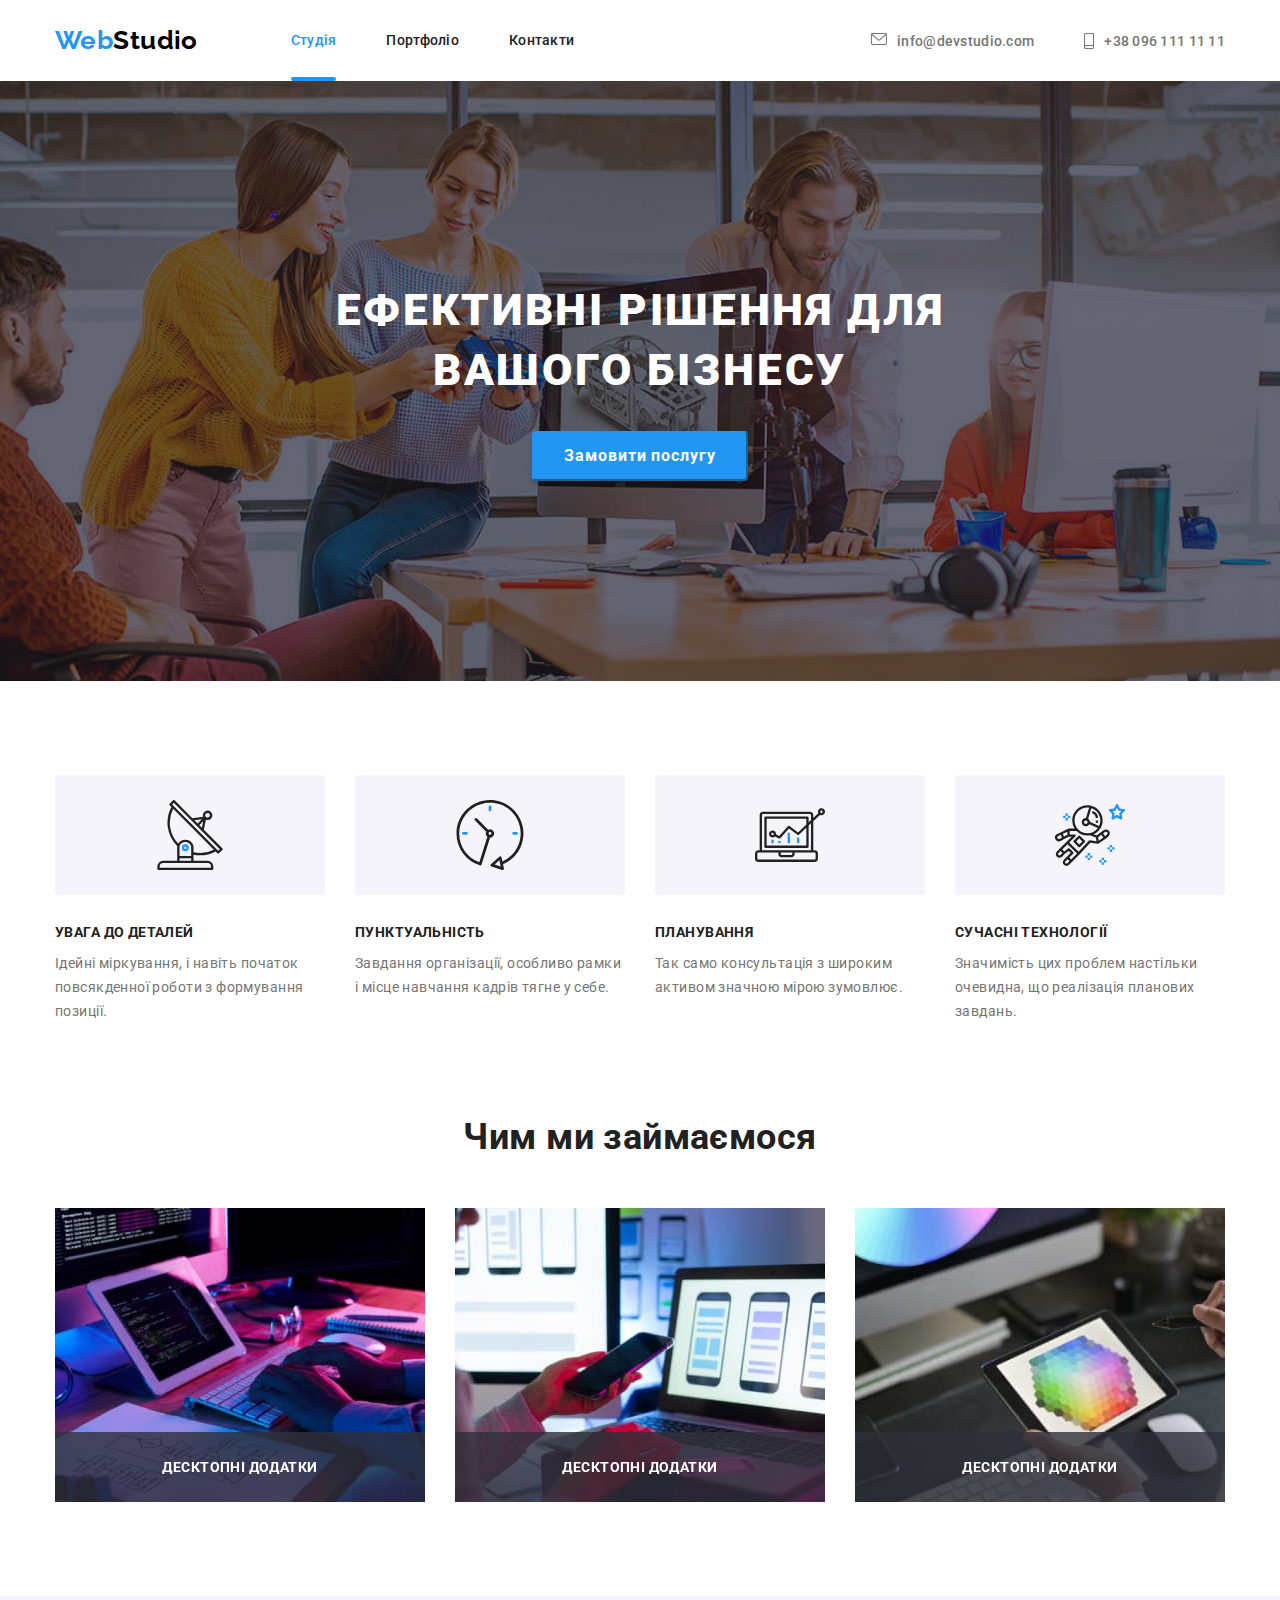
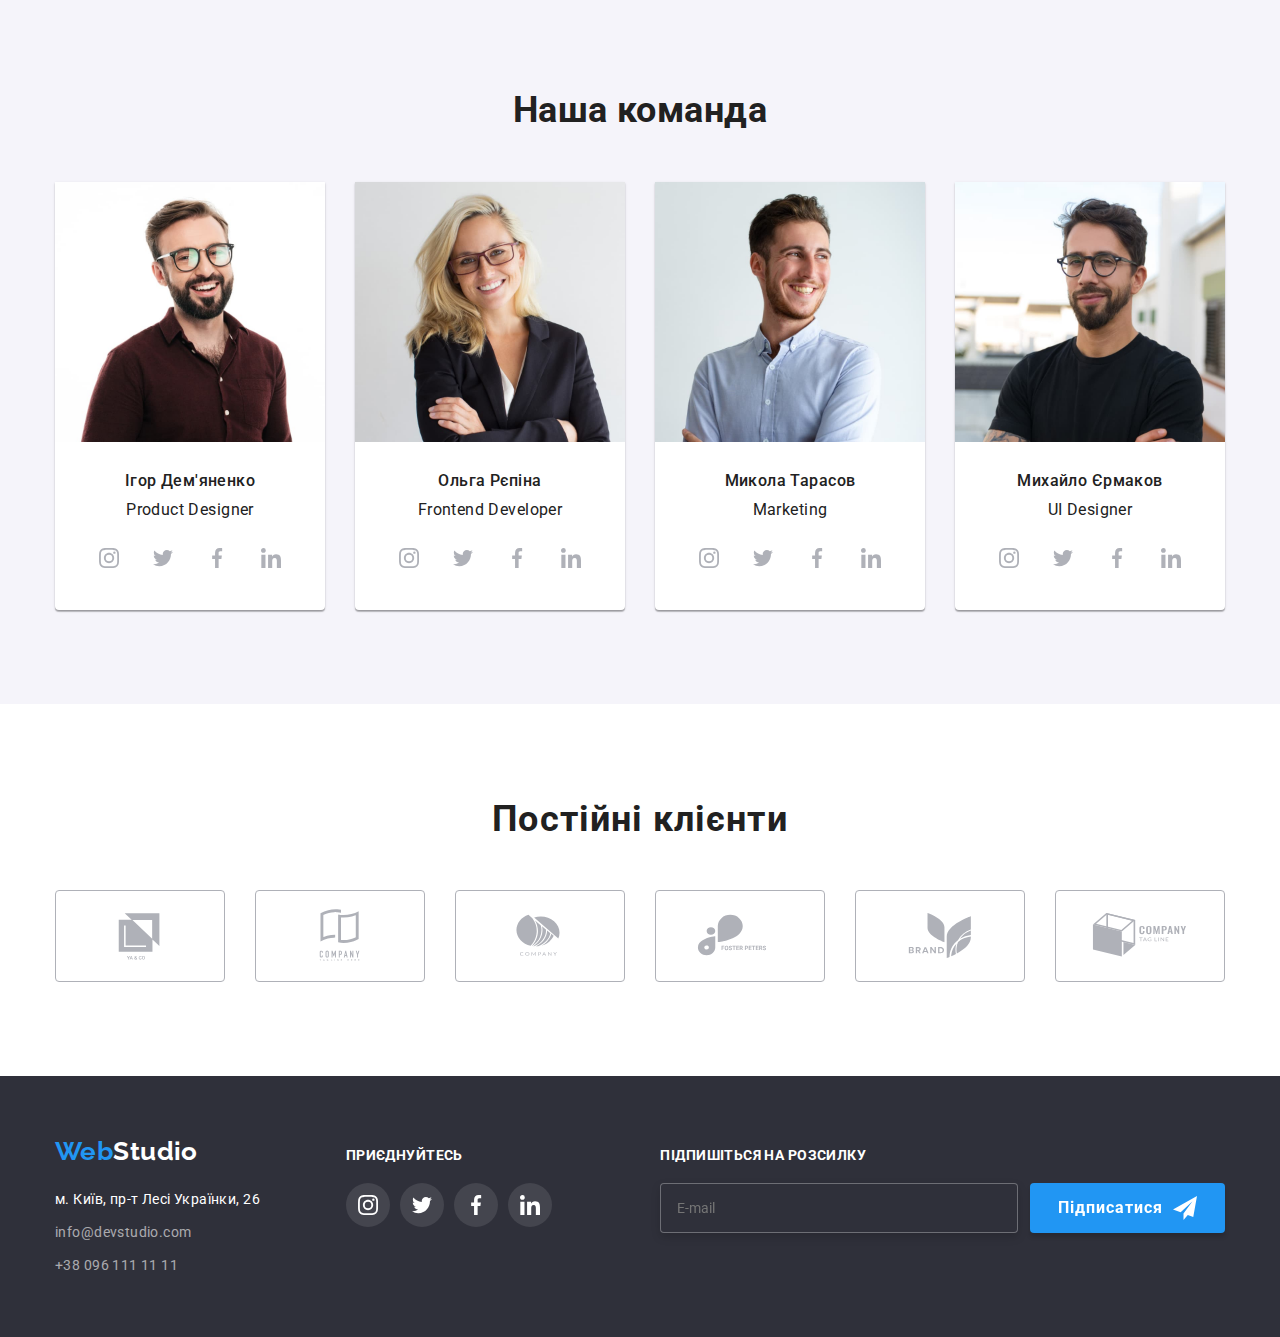
==== index.html @ f7735349 "copy" ====
<!DOCTYPE html>
<html lang="uk">
<head>
    <meta charset="UTF-8">
    <meta http-equiv="X-UA-Compatible" content="IE=edge">
    <meta name="viewport" content="width=device-width, initial-scale=1.0">
    <title>WebStudio</title>
    <link rel="preconnect" href="https://fonts.googleapis.com">
    <link rel="preconnect" href="https://fonts.gstatic.com" crossorigin>
    <link href="https://fonts.googleapis.com/css2?family=Raleway:wght@700&family=Roboto:wght@400;500;700;900&display=swap"
        rel="stylesheet">
    <link rel="stylesheet" href="https://cdn.jsdelivr.net/npm/modern-normalize@1.1.0/modern-normalize.min.css">
    <link rel="stylesheet" href="./css/styles.css">
  </head>

<body>
    <!-- Верх сторінки з активними елементами -->
    <header class="header"> 
        <div class="div-header-content container">
                <a href="#" class="logotipe link"> <span class="header-text-web">Web</span><span class="header-text-studio">Studio</span> </a>
            <nav class="header-nav">
                
                <ul class="header-list list">
                    <li class="header-item-after"><a href="#" class="header-item link active-link" > Студія </a></li>
                    <li class="header-item-after"><a href="./portfolio.html" class="header-item link" >Портфоліо</a></li>
                    <li class="header-item-after"><a href="" class="header-item link" >Контакти</a></li>
                </ul>
            </nav>
            <ul class="header-list-adress list">
                <li>
                    <a href="mailto:info@devstudio.com" class="header-list-adress link">
                    <svg class="icon-mail" width="16" height="12">
                        <use href="./images/icons.svg#icon-mail"></use>
                    </svg>
                    info@devstudio.com
                    </a>
                </li>
                <li><a href="tel:+380961111111" class="header-list-adress link"> 
                    <svg class="icon-tel" width="10" height="16">
                        <use href="./images/icons.svg#icon-tel"></use>
                    </svg>
                    +38 096 111 11 11</a></li>
            </ul>
        </div>
    </header>

    <main>
        <!-- Шапка -->
        
        <section class="cap">
            <div class="div-cap container">
                <h1 class="cap-title">Ефективні рішення для <br>
                    вашого бізнесу</h1>
                <button class="cap-button" type="button" data-modal-open> Замовити послугу</button>
            </div>
            
            <!-- MODAL FORM -->
            
            <div class="backdrop is-hidden" data-modal>
                <div class="modal">
                    <button class="icon-close-button" type="button" data-modal-close> 
                        <svg  width="18" height="18">
                        <use class="icon-close-button-svg" href="./images/icons.svg#icon-close-button"></use>
                        </svg>
                    </button>
                    <p class="tytle-p">Залиште свої дані, ми вам передзвонимо</p>
                    
                               
                    
                    <form class="modal-form">
                        <div role="group" class="modal-group"> 
                           
                                
                            <div class="modal-group-item">    
                                <label class="modal-group-label" for="user-name">Ім'я</label>
                                <input class="modal-group-input" type="text" name="user-name" id="user-name">
                                <svg class="modal-icon" width="18" height="18">
                                    <use href="./images/icons.svg#icon-person"></use>
                                </svg>
                            </div>

                            <div class="modal-group-item">
                                <label class="modal-group-label" for="phone_number">Телефон</label>
                                <input class="modal-group-input" type="tel" name="phone_number" id="phone_number">
                                <svg class="modal-icon" width="18" height="18">
                                    <use href="./images/icons.svg#icon-phone"></use>
                                </svg>
                            </div>

                            <div class="modal-group-item">     
                                <label class="modal-group-label" for="email_user">Пошта</label>
                                <input class="modal-group-input" type="email" name="email_user" id="email_user">
                                <svg class="modal-icon" width="18" height="18">
                                    <use href="./images/icons.svg#icon-email"></use>
                                </svg>
                            </div>

                            <div class="modal-group-item">
                                <label class="modal-group-label" for="comment">Коментар</label>
                                <textarea class="comment" name="comment" id="comment" placeholder="Введіть текст"></textarea>

                            </div>

                            <div class="modal-group-checkbox">
                                <input class="input-polisy" type="checkbox" name="policy" id="policy" background-image>
                                <label class="label-polisy" for="policy">Погоджуюся з розсилкою та приймаю <a class="a-polisy" href="">Умови договору</a>
                                </label>
                            </div>
                            
                            
                            <button class="modal-group-button" type="submit">
                                Відправити
                            </button>
                        </div>
                        
                           
                            
                        
                    </form>
                </div>
            </div>

            <!-- END MODAL FORM -->

        </section>
        
        <!-- Особливості -->
        <section class="features">

            <div class="div-features container">
            
                <h2 class="features-h2">Особливості</h2>

                <ul class="features-list list">
                    <li class="features-list-item">
                        <div class="div-features-icon">
                        <svg class="icon-antenna" width="70" height="70">
                            <use href="./images/icons.svg#icon-antenna"></use>
                        </svg>
                        </div>
                        <h3>УВАГА ДО ДЕТАЛЕЙ</h3>
                        <p> Ідейні міркування, і навіть початок повсякденної роботи з формування позиції.</p></li>
                                        
                    <li class="features-list-item">
                        <div class="div-features-icon">
                            <svg class="icon-clock" width="70" height="70">
                                <use href="./images/icons.svg#icon-clock"></use>
                            </svg>
                        </div>
                        <h3>ПУНКТУАЛЬНІСТЬ</h3>
                        <p> Завдання організації, особливо рамки і місце навчання кадрів тягне у себе.</p></li>
                            
                    <li class="features-list-item">
                        <div class="div-features-icon">
                            <svg class="icon-diagram" width="70" height="70">
                                <use href="./images/icons.svg#icon-diagram"></use>
                            </svg>
                        </div>
                        <h3>ПЛАНУВАННЯ</h3>
                        <p>Так само консультація з широким активом значною мірою зумовлює.</p></li>
                            
                    <li class="features-list-item">
                        <div class="div-features-icon">
                            <svg class="icon-astronaut" width="70" height="70">
                                <use href="./images/icons.svg#icon-astronaut"></use>
                            </svg>
                        </div>
                        <h3>СУЧАСНІ ТЕХНОЛОГІЇ</h3>
                        <p>Значимість цих проблем настільки очевидна, що реалізація планових завдань.</p></li>
                </ul>
            </div>
            </section>

        <!-- Чим ми займаємося -->
        <section class="we-do">
            <div class="div-we-do container">
                <h2 class="we-do-h2">Чим ми займаємося</h2>
                
                <ul class="we-do-list list">
                    <div class="we-do-img">
                    <li><img src="./images/box1.jpg" alt="box1" width="370" height="294">
                    <p class="we-do-p">
                        Десктопні додатки
                    </p>
                    </li>
                    </div>
                    <div class="we-do-img">
                        <li><img src="./images/box2.jpg" alt="box2" width="370" height="294">
                            <p class="we-do-p">
                                Десктопні додатки
                            </p>
                        </li>
                    </div>
                    <div class="we-do-img">
                        <li><img src="./images/box3.jpg" alt="box3" width="370" height="294">
                            <p class="we-do-p">
                                Десктопні додатки
                            </p>
                        </li>
                    </div>
                </ul>    
            </div>
        </section>
        
        <!-- Наша команда -->
        <section class="our-team">
        
            <div class="div-our-team container">
                <h2 class="our-team-h2">Наша команда</h2>
                
                <ul class="our-team-list list"> 
                    <li class="our-team-item">
                        <img src="./images/ProductDesigner.jpg" alt="Ігор Дем'яненко" width="270" height="260">
                        <div class="our-team-info">
                            <h3>Ігор Дем'яненко</h3>
                            <p> Product Designer</p>
                            <ul class="our-team-icon-list list">
                                <li>
                                    <a href="#" class="our-team-icon link">
                                        <svg class="icon-instagram" width="20" height="20">
                                            <use href="./images/icons.svg#icon-instagram"></use>
                                        </svg>
                                    </a>
                                </li>
                                    
                                <li>
                                    <a href="#" class="our-team-icon link">
                                        <svg class="icon-twitter" width="20" height="20">
                                            <use href="./images/icons.svg#icon-twitter"></use>
                                        </svg>
                                    </a>
                                </li>
                                    
                                <li>
                                <a href="#" class="our-team-icon link">
                                        <svg class="icon-facebook" width="20" height="20">
                                            <use href="./images/icons.svg#icon-facebook"></use>
                                        </svg>
                                    </a>
                                </li>
                                
                                <li>
                                <a href="#" class="our-team-icon link">
                                        <svg class="icon-linkedin" width="20" height="20">
                                            <use href="./images/icons.svg#icon-linkedin"></use>
                                        </svg>
                                    </a>
                                </li>
                            </ul> 
                                
                            
                        </div>

                        </li>
                    <li class="our-team-item">
                        <img src="./images/FrontendDeveloper.jpg" alt="Ольга Рєпіна" width="270" height="260">
                        <div class="our-team-info">
                            <h3>Ольга Рєпіна</h3>
                            <p>Frontend Developer</p>
                            <ul class="our-team-icon-list list">
                                <li>
                                    <a href="#" class="our-team-icon link">
                                        <svg class="icon-instagram" width="20" height="20">
                                            <use href="./images/icons.svg#icon-instagram"></use>
                                        </svg>
                                    </a>
                                </li>
                            
                                <li>
                                    <a href="#" class="our-team-icon link">
                                        <svg class="icon-twitter" width="20" height="20">
                                            <use href="./images/icons.svg#icon-twitter"></use>
                                        </svg>
                                    </a>
                                </li>
                            
                                <li>
                                    <a href="#" class="our-team-icon link">
                                        <svg class="icon-facebook" width="20" height="20">
                                            <use href="./images/icons.svg#icon-facebook"></use>
                                        </svg>
                                    </a>
                                </li>
                            
                                <li>
                                    <a href="#" class="our-team-icon link">
                                        <svg class="icon-linkedin" width="20" height="20">
                                            <use href="./images/icons.svg#icon-linkedin"></use>
                                        </svg>
                                    </a>
                                </li>
                            </ul>
                            
                        </div>
                        </li>
                    <li class="our-team-item">
                        <img src="./images/Marketing.jpg" alt="Микола Тарасов" width="270" height="260">
                        <div class="our-team-info">
                            <h3>Микола Тарасов</h3>
                            <p> Marketing</p>
                            <ul class="our-team-icon-list list">
                                <li>
                                    <a href="#" class="our-team-icon link">
                                        <svg class="icon-instagram" width="20" height="20">
                                            <use href="./images/icons.svg#icon-instagram"></use>
                                        </svg>
                                    </a>
                                </li>
                            
                                <li>
                                    <a href="#" class="our-team-icon link">
                                        <svg class="icon-twitter" width="20" height="20">
                                            <use href="./images/icons.svg#icon-twitter"></use>
                                        </svg>
                                    </a>
                                </li>
                            
                                <li>
                                    <a href="#" class="our-team-icon link">
                                        <svg class="icon-facebook" width="20" height="20">
                                            <use href="./images/icons.svg#icon-facebook"></use>
                                        </svg>
                                    </a>
                                </li>
                            
                                <li>
                                    <a href="#" class="our-team-icon link">
                                        <svg class="icon-linkedin" width="20" height="20">
                                            <use href="./images/icons.svg#icon-linkedin"></use>
                                        </svg>
                                    </a>
                                </li>
                            </ul>
                        </div>
                    </li>
                        <li class="our-team-item">
                                           
                        <img src="./images/UIDesigner.jpg" alt="Михайло Єрмаков" width="270" height="260">
                        <div class="our-team-info">
                            <h3>Михайло Єрмаков</h3>
                            <p>UI Designer</p>
                            <ul class="our-team-icon-list list">
                                <li>
                                    <a href="#" class="our-team-icon link">
                                        <svg class="icon-instagram" width="20" height="20">
                                            <use href="./images/icons.svg#icon-instagram"></use>
                                        </svg>
                                    </a>
                                </li>
                            
                                <li>
                                    <a href="#" class="our-team-icon link">
                                        <svg class="icon-twitter" width="20" height="20">
                                            <use href="./images/icons.svg#icon-twitter"></use>
                                        </svg>
                                    </a>
                                </li>
                            
                                <li>
                                    <a href="#" class="our-team-icon link">
                                        <svg class="icon-facebook" width="20" height="20">
                                            <use href="./images/icons.svg#icon-facebook"></use>
                                        </svg>
                                    </a>
                                </li>
                            
                                <li>
                                    <a href="#" class="our-team-icon link">
                                        <svg class="icon-linkedin" width="20" height="20">
                                            <use href="./images/icons.svg#icon-linkedin"></use>
                                        </svg>
                                    </a>
                                </li>
                            </ul>
                        </div>

                        </li>
                        
                        
                </ul>
            </div>
        </section>

        <!-- Regular customers Постійні клієнти -->

        <section class="regular-customers">
        
            <div class="div-regular-customers container">
                
                <h2 class="regular-customers-h2">Постійні клієнти</h2>
                
                <ul class="regular-customers-list list">
                    <li>
                        <a class="regular-customers-icon" href="">
                                                            
                                <svg class="icon-logo" width="106" height="60">
                                    <use href="./images/icons.svg#icon-logo"></use>
                                </svg>
                                
                        </a></li>
                    <li>
                        <a class="regular-customers-icon" href="">
                            
                            
                                <svg class="icon-logo-1" width="106" height="60">
                                    <use href="./images/icons.svg#icon-logo-1"></use>
                                </svg>
                            
                        </a></li>
                    <li>
                        <a class="regular-customers-icon" href="">
                            
                                <svg class="icon-logo-2" width="106" height="60">
                                    <use href="./images/icons.svg#icon-logo-2"></use>
                                </svg>
                            
                        </a></li>
                    <li>
                        <a class="regular-customers-icon" href="">
                            
                                <svg class="icon-logo-3" width="106" height="60">
                                    <use href="./images/icons.svg#icon-logo-3"></use>
                                </svg>
                            
                        </a></li>
                    <li>
                        <a class="regular-customers-icon" href="">
                            
                                <svg class="icon-logo-4" width="106" height="60">
                                    <use href="./images/icons.svg#icon-logo-4"></use>
                                </svg>
                            
                        </a></li>
                    <li>
                        <a class="regular-customers-icon" href="">
                            
                                <svg class="icon-logo-5" width="106" height="60">
                                    <use href="./images/icons.svg#icon-logo-5"></use>
                                </svg>
                            
                        </a></li>
                </ul>
                
                
        
                
        
        
                
            </div>
        </section>
    </main>

    <footer class="footer">

        <div class="div-footer container">
                <div class="footer-left">
                <a class="footer-logotipe link" href="#"><span class="footer-text-web">Web</span><span class="footer-text-studio">Studio</span></a>
                <address class="footer-adress">
                    <ul class="footer-adres-list list">
                        <li><a class="footer-adres-item link" href="https://goo.gl/maps/Fz6GeaeqfLtcT4g48" target="_blank" rel="noopener norefferer nofollov">м. Київ, пр-т Лесі Українки, 26</a></li>
                        <li><a class="footer-item link" href="mailto:info@devstudio.com">info@devstudio.com</a></li>
                        <li><a class="footer-item link"href="tel:+380961111111">+38 096 111 11 11</a></li>
                    </ul>
                </address>
                </div>
                <div class="footer-right">
                    <p class="footer-p">
                        приєднуйтесь
                    </p>
                    <div class="div-footer-icon">
                        <a href=# class="footer-icon link">
                            <svg class="icon-instagram" width="20" height="20">
                                <use href="./images/icons.svg#icon-instagram"></use>
                            </svg>
                        </a>
                        <a href=# class="footer-icon link">
                            <svg class="icon-twitter" width="20" height="20">
                                <use href="./images/icons.svg#icon-twitter"></use>
                            </svg>
                        </a>
                        <a href=# class="footer-icon link">
                            <svg class="icon-facebook" width="20" height="20">
                                <use href="./images/icons.svg#icon-facebook"></use>
                            </svg>
                        </a>
                        <a href=# class="footer-icon link">
                            <svg class="icon-linkedin" width="20" height="20">
                                <use href="./images/icons.svg#icon-linkedin"></use>
                            </svg>
                        </a>
                    </div>
                </div>
                <div class="footer-form">
                    <p class="footer-p">
                      Підпишіться на розсилку
                    </p>
                    <div role="group">
                        <form>
                            <div class="footer-form-div">
                                <!-- <label class="footer-form-label" for="email-user">E-mail</label> -->
                                <input class="footer-form-input" type="email" name="email-user" id="email-user" placeholder="E-mail">
                                <button class="footer-button" type="submit">
                                    Підписатися
                                </button>
                                <svg class="icon-send" width="24" height="24">
                                    <use href="./images/icons.svg#icon-send"></use>
                                </svg>
                            </div>
                            
                                
                            
                        </form>
                    </div>
                </div>
        </div>
    </footer>
    
    <script src="./js/modal.js"></script>
    
</body>
</html>
---- css/styles.css ----
/* general styses */

html {box-sizing: border-box;}

*,
*::before,
*::after
{box-sizing: inherit;}



:root {
    --second-font: 'Raleway', sans-serif;
    --color-body: #212121;
    --color-body-second: #757575;
    --accent-color: #2196F3;
}

body {
    font-family: 'Roboto', sans-serif;
    font-size: 14px;
    letter-spacing: 0.03em;
    color: var(--color-body);
    /* outline: 2px solid tomato; */
}

/* Reset */

h1,h2,h3,h4,h5,h6,p {margin: 0;}


.link { 
text-decoration: none; 
color: var(--color-body);
}


.list {
    list-style: none;
    margin: 0px;
    padding: 0px;
}

img {display: block;}

label {
    margin: 0;
    padding: 0;
    border: 0;    
}

input {
    margin: 0;
    padding: 0;
    border: 0;
}

textarea {
    margin: 0;
    padding: 0;
    border: 0;
}

/* Reset end  */

.container {width: 1200px;
    padding-left: 15px;
    padding-right: 15px;
    margin-left: auto;
    margin-right: auto;}

section {
    padding-top: 94px;
    padding-bottom: 94px;
}

/* body styles */
/* header styses */

.header {
    padding-top: 25px;
    padding-bottom: 25px;
}

.div-header-content {
    display: flex;
    
    align-items: center;
   
}

.logotipe {
    display: flex;
    margin-right: 93px;
    
    font-family: var(--second-font);
    font-weight: 700;
    font-size: 26px;
    line-height: calc(31/26);
    
    
    }

.header-nav {
    display: flex;
    
    align-items: center;
}

.header-list {
    display: flex;
    
    
    font-weight: 500;
    line-height: 1.14;
    letter-spacing: 0.02em;
    color: var(--color-body);
        
        }

.header-list >li:not(:last-child) {margin-right: 50px;}

.header-text-web {color: #2196F3;}
.header-text-studio {color: #000000;}

.header-item:hover, .header-item:focus {color: #2196F3; transition: cubic-bezier(0.4, 0, 0.2, 1);}


.header-item-after {
    position: relative;
    
}


.header-list-adress  {
    display: flex;
    margin-left: auto;

    color: var(--color-body-second);
    font-weight: 500;
    font-size: 14px;
    line-height: calc(16/14);
    letter-spacing: 0.02em;
    
    }

.header-list-adress >li:not(:last-child) {margin-right: 50px;}

.header-list-adress:hover, .header-list-adress:focus, .header-list-adress:active {color: #2196F3;}

.active-link {color: #2196F3;}

.active-link::after {
    display: inline-block;
    content: "";
    position: absolute;
    top: 44px;
    left: 0%;
    width: 100%;
    height: 4px;
    opacity: 1;
    background: #2196F3;
    border-radius: 2px;
    }

.icon-mail {
    display: flex;
    margin-right: 10px;
    fill: currentColor;
    align-items: center;
    justify-content: center;
    
}
.icon-mail:hover,.icon-mail:focus,.icon-mail:active {color: #2196F3; transition: cubic-bezier(0.4, 0, 0.2, 1);}

.icon-tel {
    display: flex;
    margin-right: 10px;
    fill: currentColor;
    align-items: center;
    justify-content: center;

}

.icon-tel:hover,.icon-tel:focus,.icon-tel:active {color: #2196F3;}

/* main styles */

.cap {
    position: relative;
    background: #C4C4C4;
    background-image: linear-gradient(rgba(47, 48, 58, 0.4), rgba(47, 48, 58, 0.4)), url(../images/Bg-hero.png);
    background-repeat: no-repeat;
    background-position: center;
    background-size: cover;
    padding-top: 200px;
    padding-bottom: 200px;
    margin-left: auto;
    margin-right: auto;
    max-width: 1600px;
    border: none;
}

.backdrop {
position: fixed;
left: 50%;
top: 50%;
transform: translate(-50%, -50%);
width: 1600px;
height: 1024px;
background: rgba(0, 0, 0, 0.2);
}

.modal {
    position: absolute;
    left: 50%;
    top: 50%;
    transform: translate(-50%, -50%);
    
    width: 528px;
    height: 581px;
    
    background: #FFFFFF;
    box-shadow: 0px 1px 3px rgba(0, 0, 0, 0.12), 0px 1px 1px rgba(0, 0, 0, 0.14), 0px 2px 1px rgba(0, 0, 0, 0.2);
    border-radius: 4px;

}

/* Стилі модального вікна */

.backdrop.is-hidden {
opacity: 0;
pointer-events: none;
}

.icon-close-button {
    position: absolute;
    display: flex;
    align-items: center;
    justify-content: center;
    right: 10px;
    top: 10px;
    width: 30px;
    height: 30px;
    background: #FFFFFF;
    border-radius: 50%;
    border: 1px solid rgba(0, 0, 0, 0.1);
    cursor: pointer;
}

.icon-close-button:hover .icon-close-button-svg, .icon-close-button:focus .icon-close-button-svg{
    fill: #2196F3;
}

.modal {
    padding: 40px;
    width: 528px;
    height: 581px;
}

.modal-group {
    display: flex;
    flex-direction: column;
    
}

.tytle-p {
    margin-bottom: 12px;
    font-weight: 700;
    font-size: 20px;
    line-height: calc(23/20);
    text-align: center;
    letter-spacing: 0.03em;
    color: #212121;
}

.modal-group-item {
    position: relative;
}

.modal-group-label {
    display: block;
    margin-bottom: 4px;
    font-weight: 400;
    font-size: 12px;
    line-height: calc(14/12);
    letter-spacing: 0.01em;
    color: var(--color-body-second);
}

.modal-group-input {
    
    width: 448px;
    height: 40px;
    margin-bottom: 10px;
    padding-left: 42px;
    border: 1px solid rgba(33, 33, 33, 0.2);
    border-radius: 4px;

}

.comment {
    width: 448px;
    height: 120px;
    margin-bottom: 20px;
    padding: 12px 16px;
    border: 1px solid rgba(33, 33, 33, 0.2);
    border-radius: 4px;
    resize: none;

    font-weight: 400;
        font-size: 12px;
        line-height: 14px;
        letter-spacing: 0.01em;
    
        color: rgba(117, 117, 117, 0.5);
}



.modal-group-button {
    display: flex;    
    width: 200px;
    height: 50px;
    align-items: center;
    justify-content: center;
    margin-right: auto;
    margin-left: auto;
    font-weight: 700;
    font-size: 16px;
    line-height: calc(30/16);
    letter-spacing: 0.06em;
    color: #FFFFFF;
    background: #2196F3;
    box-shadow: 0px 4px 4px rgba(0, 0, 0, 0.15);
    border: none;
    border-radius: 4px;
    
    cursor: pointer;
}



.modal-icon {
    position: absolute;
    left: 12px;
    top: 27px;
}

.modal-group-input:hover, .modal-group-input:focus {
border: 1px solid #2196F3;
}

.modal-group-input:hover + .modal-icon, .modal-group-input:focus+.modal-icon {
   fill: var(--accent-color);
   }

/* Стилі для чекбоксу */

.modal-group-checkbox {
    position: relative;
    display: flex;
    align-items: center;
    
    margin-bottom: 30px;
}

.input-polisy {
    appearance: none;
    width: 16px;
    height: 15px;
    margin-left: 12px;
    border: 1px solid #212121;
    border-radius: 4px;

    background-image: url("data:image/svg+xml,%3Csvg width='16' height='15' viewBox='0 0 16 15' fill='none' xmlns='http://www.w3.org/2000/svg'%3E%3Crect width='16' height='15' rx='2' fill='%232196F3'/%3E%3Cpath d='M3.95703 7.75166L3.88825 7.68604L3.81923 7.75141L2.93123 8.59258L2.85486 8.66492L2.93097 8.73753L6.42671 12.0724L6.49574 12.1382L6.56476 12.0724L14.069 4.91352L14.1449 4.84116L14.069 4.76881L13.1873 3.92764L13.1183 3.86183L13.0493 3.92761L6.49577 10.1735L3.95703 7.75166Z' fill='white' stroke='white' stroke-width='0.2'/%3E%3C/svg%3E");
    background-repeat: no-repeat;
    background-position: center;
    background-size: 0;
    transition: cubic-bezier(0.4, 0, 0.2, 1);
    cursor: pointer;
}

.input-polisy:checked {
    background-size: 16px 15px; transition: cubic-bezier(0.4, 0, 0.2, 1);
}

.label-polisy {
    
    width: 100%;
    height: 24px;
    margin-left: 10px;
    font-size: 14px;
    line-height: calc(24/14);
    letter-spacing: 0.03em;
    color: var(--color-body-second)
}

.a-polisy {
    color: #2196F3;
}



/* Завершення стилів для чекбоксу */

/* Заверщення стилів модального вікна */


.div-cap {
        
    margin-left: auto;
    margin-right: auto;
    text-align: center;
}

.cap-title {
    display: inline-block;
    margin-bottom: 30px;
    
    
    font-weight: 900;
    font-size: 44px;
    line-height: 1.36;
    letter-spacing: 0.06em;
    text-transform: uppercase;
    color: #FFFFFF;
    
    
    }

.cap-button {
    display: flex;
    width: 216px;
    height: 50px;
    align-items: center;
    justify-content:center;
    margin-right: auto;
    margin-left: auto;

    font-weight: 700;
    font-size: 16px;
    line-height: 1.87;
    
    letter-spacing: 0.06em;
    font-family: inherit;
    color: #FFFFFF;
    background: #2196F3;
    box-shadow: 0px 4px 4px rgba(0, 0, 0, 0.15);
    border-radius: 4px;
    border-color: #2196F4;
    cursor: pointer;
    }

.cap-button:hover, .cap-button:focus, .cap-button:active {background: #188CE8; transition: cubic-bezier(0.4, 0, 0.2, 1);}
/* styles features */

.div-features {
    
    
   
}

.features-list {
    display: flex;
    gap: 30px;
    justify-content:center;
}

.features-list-item {
    flex-basis: calc((100%-90px)/4);
}
    
    
    .features-list h3{
    margin-top: 0px;
    margin-bottom: 10px;
    
    font-weight: 700;
    line-height: 1.14;
    font-size: 14px;
    text-transform: uppercase;}

.features-list p {font-family: 'Roboto';
    font-style: normal;
    font-weight: 400;
    line-height: 24px;
   
    color: var(--color-body-second);}

.div-features-icon {
    display: flex;  
    margin-bottom: 30px;
    width: 270px;
    height: 120px;
    align-items: center;
    justify-content: center;
    
    background: #F5F4FA;
    border-radius: 4px;
    
}

.icon-antenna {
    display: flex;
    
    fill: currentColor;
   }

.icon-clock{
        display: flex;

        fill: currentColor;
    }

.icon-diagram{
        display: flex;

        fill: currentColor;
    }




/* styles we-do */

.we-do {padding-top: 0;}

.div-we-do {
    
    
}

.we-do-h2 {
    font-weight: 700;
    font-size: 36px;
    line-height: 1.16;
    text-align: center;
    margin-bottom: 50px;
}

.we-do-list {
    display: flex;

}

.we-do-list > div:not(:last-child) {margin-right: 30px;}

.we-do-img {
    position: relative;
}

.we-do-p {
    display: flex;
    position: absolute;
    left: 0;
    bottom: 0;
    width: 100%;
    height: 70px;
    background: rgba(47, 48, 58, 0.8);
    font-weight: 700;
    font-size: 14px;
    line-height: calc(16/14);
    justify-content: center;
    align-items: center;
    letter-spacing: 0.03em;
    text-transform: uppercase;
    color: #FFFFFF;
    
}

/* styses Our-team */

.our-team {
    background: #F5F4FA;
    max-width: 1600px;
    /* height: 708px; */
    margin-right: auto;
    margin-left: auto;
}

.div-our-team {
   
    
}

.our-team-list {
    display: flex;
}

.our-team-list >li:not(:last-child) {
    margin-right: 30px;
}

.our-team-item {
    background: #FFFFFF;
    box-shadow: 0px 1px 3px rgba(0, 0, 0, 0.12), 0px 1px 1px rgba(0, 0, 0, 0.14), 0px 2px 1px rgba(0, 0, 0, 0.2);
    border-radius: 0px 0px 4px 4px;
}

.our-team-info {
    padding-top: 30px;
    padding-bottom: 30px;
    padding-left: auto;
    padding-right: auto;;
    
}

.our-team-h2 {
    margin-bottom: 50px;
    font-weight: 700;
    font-size: 36px;
    line-height: 1.16;
    text-align: center;
    }

.our-team h3 {
    margin-bottom: 10px;
    font-weight: 500;
    font-size: 16px;
    line-height: 1.18;
    text-align: center;
    }

.our-team p {
    font-size: 16px;
    line-height: 1.18;
    text-align: center;
    }

.our-team-icon-list {
    display: flex;
    justify-content: center;
    gap: 10px;
    margin-top: 16px;
}

.our-team-icon {
    width: 44px;
    height: 44px;
    
    display: flex;
    justify-content: center;
    align-items: center;
    color: #AFB1B8;
    border-radius: 50%; 
}

.icon-instagram, .icon-twitter, .icon-facebook, .icon-linkedin{
    fill: currentColor;
    }

.our-team-icon:hover, .our-team-icon:focus, .our-team-icon:active {background: #2196F3; transition: cubic-bezier(0.4, 0, 0.2, 1);}
.our-team-icon:hover,.our-team-icon:focus,.our-team-icon:active {color: #FFFFFF; transition: cubic-bezier(0.4, 0, 0.2, 1);}

/* Regular customers Постійні клієнти */


.regular-customers-list {
    display: flex;
    gap: 30px;

}

.regular-customers-icon {
    display: flex;
    justify-content: center;
    align-items: center;
    width: 170px;
    height: 92px;
    
    color: #AFB1B8;
    border: 1px solid #AFB1B8;
    border-radius: 4px;
}

.icon-logo, .icon-logo-1, .icon-logo-2, .icon-logo-3, .icon-logo-4, .icon-logo-5 {
    fill: currentColor;
}

.regular-customers-icon:hover,.regular-customers-icon:focus,.regular-customers-icon:active {border-color: #2196F3; color: #2196F3; transition: cubic-bezier(0.4, 0, 0.2, 1);}


.regular-customers-h2 {
    margin-bottom: 50px;    
    
    font-weight: 700;
        font-size: 36px;
        line-height: 42px;
        text-align: center;
        letter-spacing: 0.03em;
        color: #212121;
}




/* styles footer */

.footer {
    background: #2F303A;
    padding-top: 60px;
    padding-bottom: 60px;
    max-width: 1600px;
    margin-right: auto;
    margin-left: auto;
}

.div-footer{
    display: flex;
    gap: 70px;
    align-items: baseline;
    justify-content: space-between;
}

.footer-p {
     margin-bottom: 20px;
    
    font-weight: 700;
        font-size: 14px;
        line-height: calc(16/14);
        letter-spacing: 0.03em;
        text-transform: uppercase;
    
        color: #FFFFFF;
}

.footer-text-web {
    color: #2196F3;}

.footer-text-studio {
    color: #FFFFFF;}

.footer-logotipe {
    display: inline-block;
    margin-bottom: 20px;
    
    font-family: var(--second-font);
    font-weight: 700;
    font-size: 26px;
    line-height: 1.19;
    
    color: #2196F3;}

.footer-adress {font-style: normal;}

.footer-adres-list >li:not(:last-child) {
    padding-bottom: 9px;
}

.footer-adres-item {
        font-size: 14px;
        line-height: calc(24/14);
        letter-spacing: 0.03em;
        color: #FFFFFF;}

.footer-item {
        font-size: 14px;
        line-height: 24px;
        letter-spacing: 0.03em;
        color: rgba(255, 255, 255, 0.6);}

.footer-item:hover, .footer-item:focus, .footer-item:active {color: #2196F3; transition: cubic-bezier(0.4, 0, 0.2, 1);}
.footer-adres-item:hover, .footer-adres-item:focus, .footer-adres-item:active {color: #2196F3; transition: cubic-bezier(0.4, 0, 0.2, 1);}
    
.div-footer-icon {
    display: flex;
    justify-content: center;
    gap: 10px;
    margin-top: 20px;
    
}

.footer-icon {
    width: 44px;
    height: 44px;

    display: flex;
    justify-content: center;
    align-items: center;
    color: #FFFFFF;
    background: rgba(255, 255, 255, 0.1);
    border-radius: 50%;
}

.footer-icon:hover,.footer-icon:focus,.footer-icon:active {background: #2196F3; transition: cubic-bezier(0.4, 0, 0.2, 1);}

/* Стилі для форми футера */

.footer-form {
    margin-left: 23px;
}

.footer-button {
    margin-left: 12px;
    padding-left: 28px;
    padding-right: 62px;
    max-width: 200px;
    height: 50px;
    font-weight: 700;
        font-size: 16px;
        line-height: calc(30/16);
       
        letter-spacing: 0.06em;
    
        color: #FFFFFF;
    background: #2196F3;
    box-shadow: 0px 4px 4px rgba(0, 0, 0, 0.15);
    border-radius: 4px;
    border: none;
    cursor: pointer;
}

.footer-form-div {
    position: relative;
    display: flex;
    justify-content: center;
    align-items: center;
}

.footer-form-input {
    width: 358px;
    height: 50px;
    padding-left: 16px;
    border: 1px solid rgba(255, 255, 255, 0.3);
    filter: drop-shadow(0px 4px 4px rgba(0, 0, 0, 0.15));
    border-radius: 4px;
    background: #2F303A;
    color: rgba(255, 255, 255, 0.6);
} 

.icon-send {
    position: absolute;
    top: 13px;
    right: 28px;    
    fill: #FFFFFF;
}


/* Кінець стилів для форми футера */

/* STYSES FOR PORTFOLIO.HTML*/

    /* main styles */

    .visually-hidden, .features-h2 {
        position: absolute;
            width: 1px;
            height: 1px;
            margin: -1px;
            border: 0;
            padding: 0;
        
            white-space: nowrap;
            clip-path: inset(100%);
            clip: rect(0 0 0 0);
            overflow: hidden;
    }

.header-portfolio {
    border: 1px solid #ECECEC;
}

.div-portfolio {
    
}

.filters-list {
    display: flex;
    justify-content: center;
    margin-bottom: 34px;
}

.filters-list >li:not(:last-child) {margin-right: 8px;}

.button-all {
    padding-top: 6px;
    padding-bottom: 6px;
    padding-right: 25px;
    padding-left: 25px;
    border: none;
    
    background: #F5F4FA;
    
    border-radius: 4px;
        font-weight: 500;
        font-size: 16px;
        line-height: 1.5;
        text-align: center;
        font-family:inherit;
        cursor: pointer;}

.filters-button {
    padding-top: 6px;
    padding-bottom: 6px;
    padding-right: 22px;
    padding-left: 22px;
    border: none;

    background: #F5F4FA;
    border-radius: 4px;
    font-weight: 500;
    font-size: 16px;
    line-height: 26px;
    text-align: center;
    
    font-family: inherit;
    cursor: pointer;}

    .button-all:hover, .button-all:focus, .button-all:active {background: #2196F3; color: #F5F4FA; 
        box-shadow: 0px 3px 1px rgba(0, 0, 0, 0.1), 0px 1px 2px rgba(0, 0, 0, 0.08), 0px 2px 2px rgba(0, 0, 0, 0.12); transition: cubic-bezier(0.4, 0, 0.2, 1);}
    .filters-button:hover, .filters-button:focus, .filters-button:active {background: #2196F3; color: #F5F4FA; 
        box-shadow: 0px 3px 1px rgba(0, 0, 0, 0.1), 0px 1px 2px rgba(0, 0, 0, 0.08), 0px 2px 2px rgba(0, 0, 0, 0.12); transition: cubic-bezier(0.4, 0, 0.2, 1);}

    /* styles portfolio list */

.portfolio-list {
    display: flex;
    flex-wrap: wrap;
    gap: 30px;
    
}

.portfolio-list >a:not(:last-child) {margin-right: 30px; margin-bottom: 30px;}

.portfolio-list-overley {
    position: relative;
    overflow: hidden;
    
}

.overley {
    position: absolute;
    display: inline-block;
    top: 100%;
    left: 0;
    max-width: 100%;
    max-height: 100%;
    
    padding-top: 75px;
    padding-bottom: 75px;
    padding-left: 24px;
    padding-right: 24px;
    transform: translateY(0%);
    opacity: 0;
    transition: transform 250ms cubic-bezier(0.4, 0, 0.2, 1); opacity: 250ms cubic-bezier(0.4, 0, 0.2, 1);
    
    background: rgba(33, 150, 243, 0.9);
}

.portfolio-list-item:hover .overley {
    transform: translateY(-100%);
    opacity: 1;
    color: #FFFFFF;
}

.portfolio-info {
    padding-top: 20px;
    padding-right: 24px;
    padding-bottom: 20px;
    padding-left: 24px;
    
    
    border-right: 1px solid #EEEEEE;
    border-bottom: 1px solid #EEEEEE;
    border-left: 1px solid #EEEEEE;
}

.portfolio-list h2 {
    margin-bottom: 4px;
        font-weight: 700;
        font-size: 18px;
        line-height: 2.0;
        letter-spacing: 0.06em;
        color: var(--color-body);
}

.portfolio-list p {
        font-size: 16px;
        line-height: 1.87;
        color: var(--color-body-second);
}

.portfolio-link:hover {
    box-shadow: 0px 1px 1px rgba(0, 0, 0, 0.12), 0px 4px 4px rgba(0, 0, 0, 0.06), 1px 4px 6px rgba(0, 0, 0, 0.16); 
}
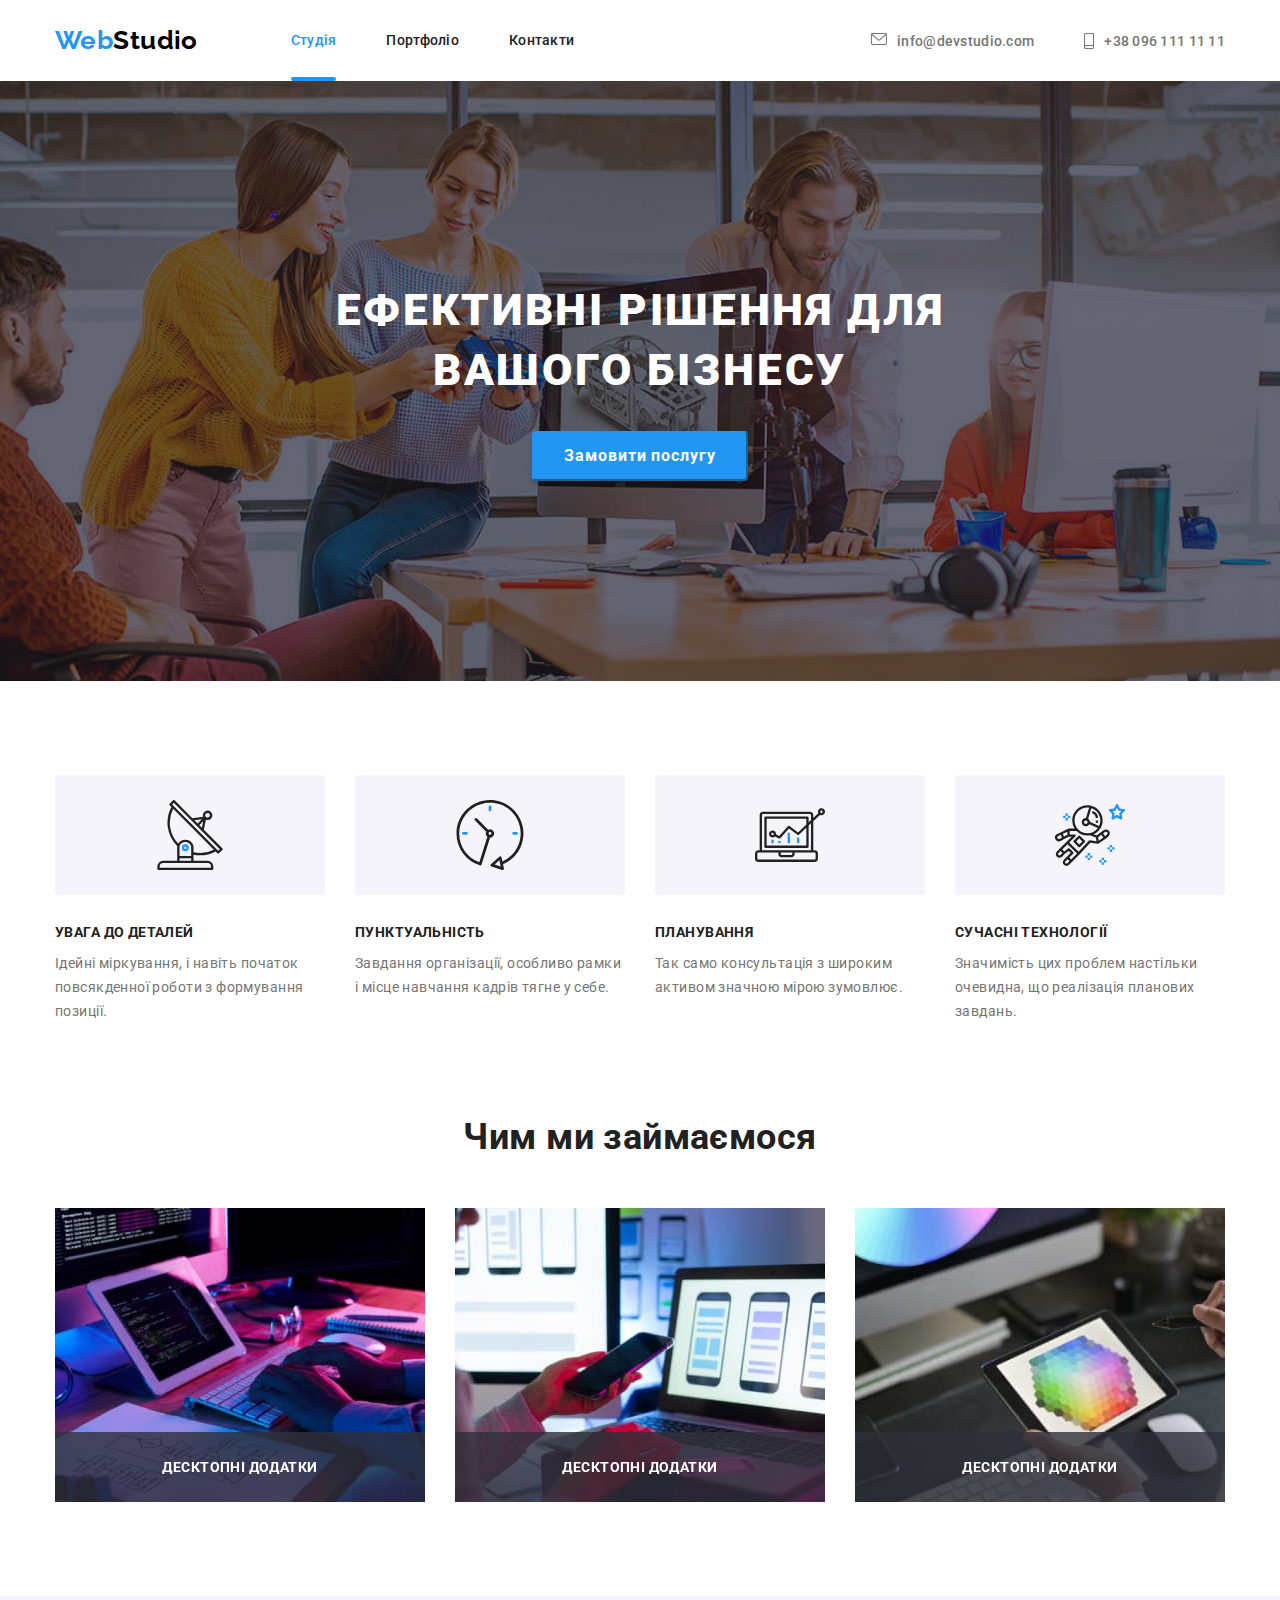
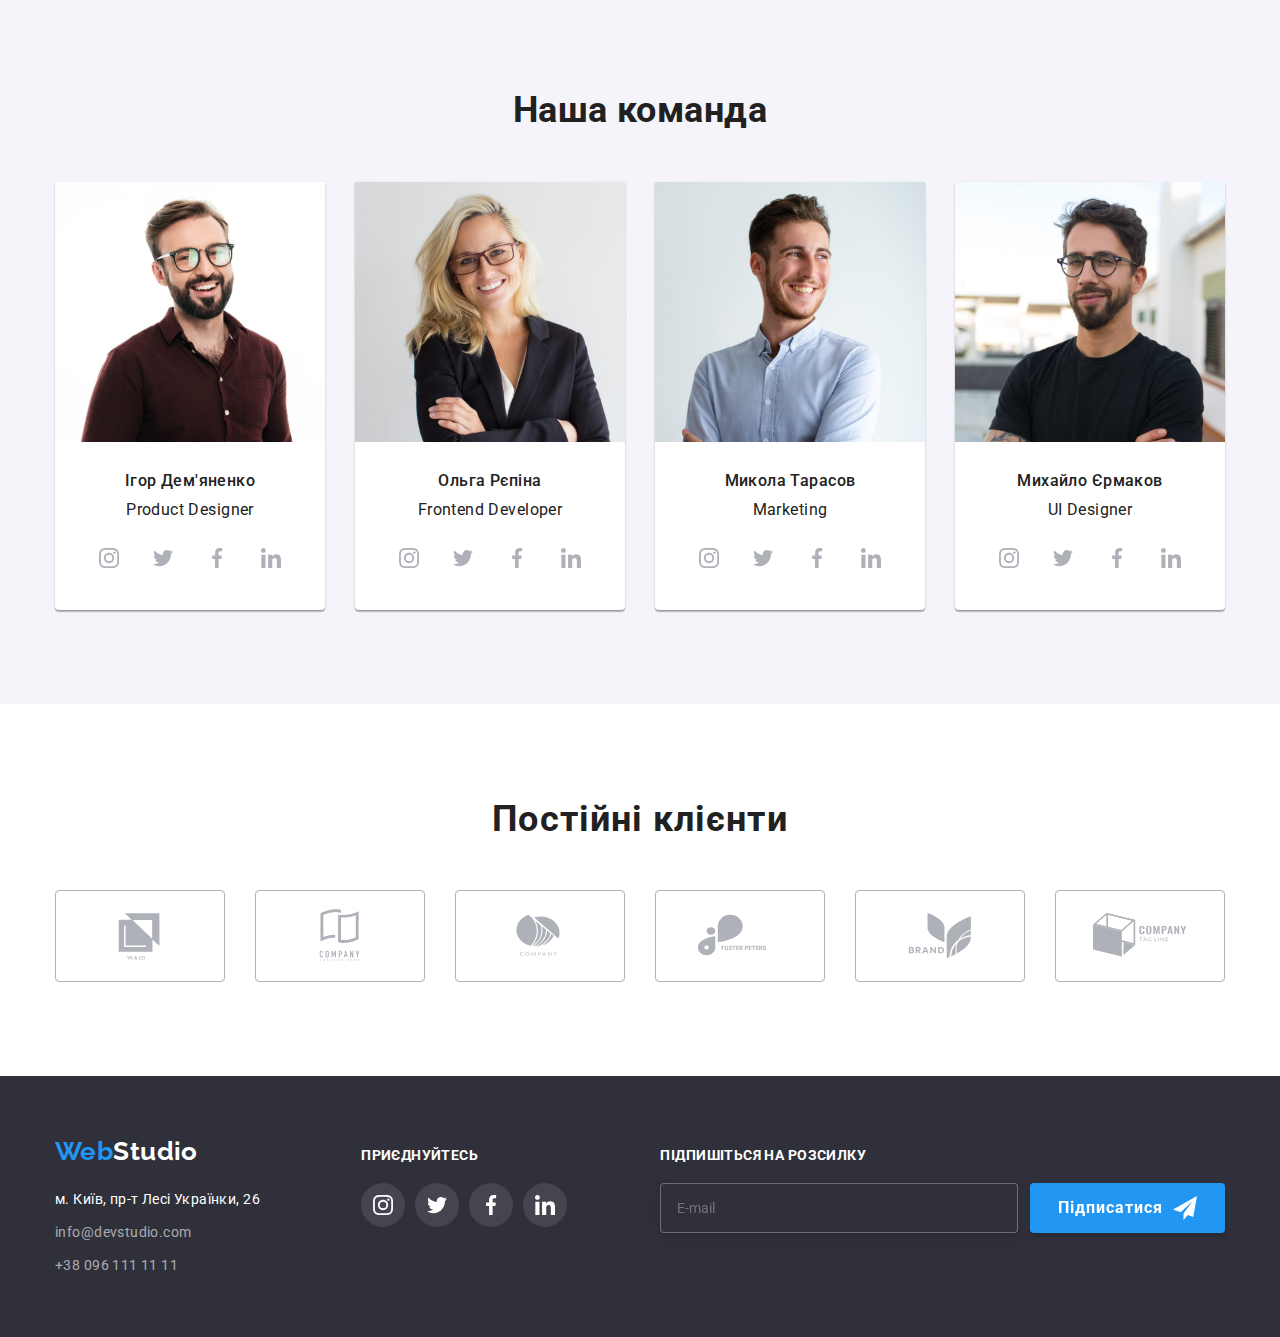
==== commit 0b224192: "1" ====
--- a/index.html
+++ b/index.html
@@ -14,101 +14,109 @@
   </head>
 
 <body>
-    <!-- Верх сторінки з активними елементами -->
+    <!-- HEADER - Верх сторінки з активними елементами -->
     <header class="header"> 
-        <div class="div-header-content container">
-                <a href="#" class="logotipe link"> <span class="header-text-web">Web</span><span class="header-text-studio">Studio</span> </a>
-            <nav class="header-nav">
-                
-                <ul class="header-list list">
-                    <li class="header-item-after"><a href="#" class="header-item link active-link" > Студія </a></li>
-                    <li class="header-item-after"><a href="./portfolio.html" class="header-item link" >Портфоліо</a></li>
-                    <li class="header-item-after"><a href="" class="header-item link" >Контакти</a></li>
+        <div class="header__content container">
+            
+            <a class="logotipe link" href="#" > 
+                <span class="logotipe__web">Web</span>
+                <span class="logotipe__studio">Studio</span> 
+            </a>
+            
+            <nav class="navigation">
+                
+                <ul class="navigation__list list">
+                    <li class="navigation__item"><a href="#" class="link navigation__link--active" > Студія </a></li>
+                    <li class="navigation__item"><a href="./portfolio.html" class="link" >Портфоліо</a></li>
+                    <li class="navigation__item"><a href="" class="link" >Контакти</a></li>
                 </ul>
             </nav>
-            <ul class="header-list-adress list">
+
+            <ul class="contact list">
                 <li>
-                    <a href="mailto:info@devstudio.com" class="header-list-adress link">
-                    <svg class="icon-mail" width="16" height="12">
+                    <a href="mailto:info@devstudio.com" class="contact link">
+                    <svg class="contact__mail" width="16" height="12">
                         <use href="./images/icons.svg#icon-mail"></use>
                     </svg>
                     info@devstudio.com
                     </a>
                 </li>
-                <li><a href="tel:+380961111111" class="header-list-adress link"> 
-                    <svg class="icon-tel" width="10" height="16">
+                <li><a href="tel:+380961111111" class="contact link"> 
+                    <svg class="contact__tel" width="10" height="16">
                         <use href="./images/icons.svg#icon-tel"></use>
                     </svg>
-                    +38 096 111 11 11</a></li>
+                    +38 096 111 11 11
+                    </a>
+                </li>
             </ul>
         </div>
     </header>
 
     <main>
-        <!-- Шапка -->
+        <!-- CAP - Шапка -->
         
         <section class="cap">
-            <div class="div-cap container">
-                <h1 class="cap-title">Ефективні рішення для <br>
+            <div class="cap__container container">
+                <h1 class="cap__title">Ефективні рішення для <br>
                     вашого бізнесу</h1>
-                <button class="cap-button" type="button" data-modal-open> Замовити послугу</button>
+                <button class="cap__button" type="button" data-modal-open> Замовити послугу</button>
             </div>
             
             <!-- MODAL FORM -->
             
-            <div class="backdrop is-hidden" data-modal>
+            <div class="modal-backdrop is-hidden" data-modal>
                 <div class="modal">
-                    <button class="icon-close-button" type="button" data-modal-close> 
-                        <svg  width="18" height="18">
-                        <use class="icon-close-button-svg" href="./images/icons.svg#icon-close-button"></use>
+                    <button class="modal__icon" type="button" data-modal-close> 
+                        <svg  class="modal__icon-svg" width="18" height="18">
+                        <use  href="./images/icons.svg#icon-close-button"></use>
                         </svg>
                     </button>
-                    <p class="tytle-p">Залиште свої дані, ми вам передзвонимо</p>
+                    <p class="modal__tytle">Залиште свої дані, ми вам передзвонимо</p>
                     
                                
                     
-                    <form class="modal-form">
+                    <form>
                         <div role="group" class="modal-group"> 
                            
                                 
-                            <div class="modal-group-item">    
-                                <label class="modal-group-label" for="user-name">Ім'я</label>
-                                <input class="modal-group-input" type="text" name="user-name" id="user-name">
-                                <svg class="modal-icon" width="18" height="18">
+                            <div class="modal-group__item">    
+                                <label class="modal-group__label" for="user-name">Ім'я</label>
+                                <input class="modal-group__input" type="text" name="user-name" id="user-name">
+                                <svg class="modal-group__icon" width="18" height="18">
                                     <use href="./images/icons.svg#icon-person"></use>
                                 </svg>
                             </div>
 
-                            <div class="modal-group-item">
-                                <label class="modal-group-label" for="phone_number">Телефон</label>
-                                <input class="modal-group-input" type="tel" name="phone_number" id="phone_number">
-                                <svg class="modal-icon" width="18" height="18">
+                            <div class="modal-group__item">
+                                <label class="modal-group__label" for="phone_number">Телефон</label>
+                                <input class="modal-group__input" type="tel" name="phone_number" id="phone_number">
+                                <svg class="modal-group__icon" width="18" height="18">
                                     <use href="./images/icons.svg#icon-phone"></use>
                                 </svg>
                             </div>
 
-                            <div class="modal-group-item">     
-                                <label class="modal-group-label" for="email_user">Пошта</label>
-                                <input class="modal-group-input" type="email" name="email_user" id="email_user">
-                                <svg class="modal-icon" width="18" height="18">
+                            <div class="modal-group__item">     
+                                <label class="modal-group__label" for="email_user">Пошта</label>
+                                <input class="modal-group__input" type="email" name="email_user" id="email_user">
+                                <svg class="modal-group__icon" width="18" height="18">
                                     <use href="./images/icons.svg#icon-email"></use>
                                 </svg>
                             </div>
 
-                            <div class="modal-group-item">
-                                <label class="modal-group-label" for="comment">Коментар</label>
-                                <textarea class="comment" name="comment" id="comment" placeholder="Введіть текст"></textarea>
+                            <div class="modal-group__item">
+                                <label class="modal-group__label" for="comment">Коментар</label>
+                                <textarea class="modal-group__comment" name="comment" id="comment" placeholder="Введіть текст"></textarea>
 
                             </div>
 
-                            <div class="modal-group-checkbox">
-                                <input class="input-polisy" type="checkbox" name="policy" id="policy" background-image>
-                                <label class="label-polisy" for="policy">Погоджуюся з розсилкою та приймаю <a class="a-polisy" href="">Умови договору</a>
+                            <div class="modal-group__checkbox">
+                                <input class="modal-group__input-polisy" type="checkbox" name="policy" id="policy" background-image>
+                                <label class="modal-group__label-polisy" for="policy">Погоджуюся з розсилкою та приймаю <a class="modal-group__link-polisy" href="">Умови договору</a>
                                 </label>
                             </div>
                             
                             
-                            <button class="modal-group-button" type="submit">
+                            <button class="modal-group__button" type="submit">
                                 Відправити
                             </button>
                         </div>
@@ -124,44 +132,44 @@
 
         </section>
         
-        <!-- Особливості -->
+        <!-- Features - Особливості -->
         <section class="features">
 
-            <div class="div-features container">
+            <div class="features__container container">
             
-                <h2 class="features-h2">Особливості</h2>
-
-                <ul class="features-list list">
-                    <li class="features-list-item">
-                        <div class="div-features-icon">
-                        <svg class="icon-antenna" width="70" height="70">
+                <h2 class="features__h2">Особливості</h2>
+
+                <ul class="features__list list">
+                    <li class="features__item">
+                        <div class="features__icon">
+                        <svg class="features__icon-antenna" width="70" height="70">
                             <use href="./images/icons.svg#icon-antenna"></use>
                         </svg>
                         </div>
                         <h3>УВАГА ДО ДЕТАЛЕЙ</h3>
                         <p> Ідейні міркування, і навіть початок повсякденної роботи з формування позиції.</p></li>
                                         
-                    <li class="features-list-item">
-                        <div class="div-features-icon">
-                            <svg class="icon-clock" width="70" height="70">
+                    <li class="features__item">
+                        <div class="features__icon">
+                            <svg class="features__icon-clock" width="70" height="70">
                                 <use href="./images/icons.svg#icon-clock"></use>
                             </svg>
                         </div>
                         <h3>ПУНКТУАЛЬНІСТЬ</h3>
                         <p> Завдання організації, особливо рамки і місце навчання кадрів тягне у себе.</p></li>
                             
-                    <li class="features-list-item">
-                        <div class="div-features-icon">
-                            <svg class="icon-diagram" width="70" height="70">
+                    <li class="features__item">
+                        <div class="features__icon">
+                            <svg class="features__icon-diagram" width="70" height="70">
                                 <use href="./images/icons.svg#icon-diagram"></use>
                             </svg>
                         </div>
                         <h3>ПЛАНУВАННЯ</h3>
                         <p>Так само консультація з широким активом значною мірою зумовлює.</p></li>
                             
-                    <li class="features-list-item">
-                        <div class="div-features-icon">
-                            <svg class="icon-astronaut" width="70" height="70">
+                    <li class="features__item">
+                        <div class="features__icon">
+                            <svg class="features__icon-astronaut" width="70" height="70">
                                 <use href="./images/icons.svg#icon-astronaut"></use>
                             </svg>
                         </div>
@@ -171,29 +179,29 @@
             </div>
             </section>
 
-        <!-- Чим ми займаємося -->
-        <section class="we-do">
-            <div class="div-we-do container">
-                <h2 class="we-do-h2">Чим ми займаємося</h2>
-                
-                <ul class="we-do-list list">
-                    <div class="we-do-img">
+        <!-- work - Чим ми займаємося -->
+        <section class="work">
+            <div class="work__container container">
+                <h2 class="work__title">Чим ми займаємося</h2>
+                
+                <ul class="work__list list">
+                    <div class="work__img">
                     <li><img src="./images/box1.jpg" alt="box1" width="370" height="294">
-                    <p class="we-do-p">
+                        <p class="work-list__paragraf">
                         Десктопні додатки
-                    </p>
+                        </p>
                     </li>
                     </div>
-                    <div class="we-do-img">
+                    <div class="work__img">
                         <li><img src="./images/box2.jpg" alt="box2" width="370" height="294">
-                            <p class="we-do-p">
+                            <p class="work-list__paragraf">
                                 Десктопні додатки
                             </p>
                         </li>
                     </div>
-                    <div class="we-do-img">
+                    <div class="work__img">
                         <li><img src="./images/box3.jpg" alt="box3" width="370" height="294">
-                            <p class="we-do-p">
+                            <p class="work-list__paragraf">
                                 Десктопні додатки
                             </p>
                         </li>
@@ -202,21 +210,21 @@
             </div>
         </section>
         
-        <!-- Наша команда -->
-        <section class="our-team">
-        
-            <div class="div-our-team container">
-                <h2 class="our-team-h2">Наша команда</h2>
-                
-                <ul class="our-team-list list"> 
-                    <li class="our-team-item">
+        <!-- team - Наша команда -->
+        <section class="team">
+        
+            <div class="team__container container">
+                <h2 class="team__h2">Наша команда</h2>
+                
+                <ul class="team__list list"> 
+                    <li class="team__item">
                         <img src="./images/ProductDesigner.jpg" alt="Ігор Дем'яненко" width="270" height="260">
-                        <div class="our-team-info">
+                        <div class="team__info">
                             <h3>Ігор Дем'яненко</h3>
                             <p> Product Designer</p>
-                            <ul class="our-team-icon-list list">
-                                <li>
-                                    <a href="#" class="our-team-icon link">
+                            <ul class="team__social list">
+                                <li>
+                                    <a href="#" class="team__icon link">
                                         <svg class="icon-instagram" width="20" height="20">
                                             <use href="./images/icons.svg#icon-instagram"></use>
                                         </svg>
@@ -224,7 +232,7 @@
                                 </li>
                                     
                                 <li>
-                                    <a href="#" class="our-team-icon link">
+                                    <a href="#" class="team__icon link">
                                         <svg class="icon-twitter" width="20" height="20">
                                             <use href="./images/icons.svg#icon-twitter"></use>
                                         </svg>
@@ -232,7 +240,7 @@
                                 </li>
                                     
                                 <li>
-                                <a href="#" class="our-team-icon link">
+                                <a href="#" class="team__icon link">
                                         <svg class="icon-facebook" width="20" height="20">
                                             <use href="./images/icons.svg#icon-facebook"></use>
                                         </svg>
@@ -240,7 +248,7 @@
                                 </li>
                                 
                                 <li>
-                                <a href="#" class="our-team-icon link">
+                                <a href="#" class="team__icon link">
                                         <svg class="icon-linkedin" width="20" height="20">
                                             <use href="./images/icons.svg#icon-linkedin"></use>
                                         </svg>
@@ -252,14 +260,14 @@
                         </div>
 
                         </li>
-                    <li class="our-team-item">
+                    <li class="team__item">
                         <img src="./images/FrontendDeveloper.jpg" alt="Ольга Рєпіна" width="270" height="260">
-                        <div class="our-team-info">
+                        <div class="team__info">
                             <h3>Ольга Рєпіна</h3>
                             <p>Frontend Developer</p>
-                            <ul class="our-team-icon-list list">
-                                <li>
-                                    <a href="#" class="our-team-icon link">
+                            <ul class="team__social list">
+                                <li>
+                                    <a href="#" class="team__icon link">
                                         <svg class="icon-instagram" width="20" height="20">
                                             <use href="./images/icons.svg#icon-instagram"></use>
                                         </svg>
@@ -267,7 +275,7 @@
                                 </li>
                             
                                 <li>
-                                    <a href="#" class="our-team-icon link">
+                                    <a href="#" class="team__icon link">
                                         <svg class="icon-twitter" width="20" height="20">
                                             <use href="./images/icons.svg#icon-twitter"></use>
                                         </svg>
@@ -275,7 +283,7 @@
                                 </li>
                             
                                 <li>
-                                    <a href="#" class="our-team-icon link">
+                                    <a href="#" class="team__icon link">
                                         <svg class="icon-facebook" width="20" height="20">
                                             <use href="./images/icons.svg#icon-facebook"></use>
                                         </svg>
@@ -283,7 +291,7 @@
                                 </li>
                             
                                 <li>
-                                    <a href="#" class="our-team-icon link">
+                                    <a href="#" class="team__icon link">
                                         <svg class="icon-linkedin" width="20" height="20">
                                             <use href="./images/icons.svg#icon-linkedin"></use>
                                         </svg>
@@ -293,14 +301,14 @@
                             
                         </div>
                         </li>
-                    <li class="our-team-item">
+                    <li class="team__item">
                         <img src="./images/Marketing.jpg" alt="Микола Тарасов" width="270" height="260">
-                        <div class="our-team-info">
+                        <div class="team__info">
                             <h3>Микола Тарасов</h3>
                             <p> Marketing</p>
-                            <ul class="our-team-icon-list list">
-                                <li>
-                                    <a href="#" class="our-team-icon link">
+                            <ul class="team__social list">
+                                <li>
+                                    <a href="#" class="team__icon link">
                                         <svg class="icon-instagram" width="20" height="20">
                                             <use href="./images/icons.svg#icon-instagram"></use>
                                         </svg>
@@ -308,7 +316,7 @@
                                 </li>
                             
                                 <li>
-                                    <a href="#" class="our-team-icon link">
+                                    <a href="#" class="team__icon link">
                                         <svg class="icon-twitter" width="20" height="20">
                                             <use href="./images/icons.svg#icon-twitter"></use>
                                         </svg>
@@ -316,7 +324,7 @@
                                 </li>
                             
                                 <li>
-                                    <a href="#" class="our-team-icon link">
+                                    <a href="#" class="team__icon link">
                                         <svg class="icon-facebook" width="20" height="20">
                                             <use href="./images/icons.svg#icon-facebook"></use>
                                         </svg>
@@ -324,7 +332,7 @@
                                 </li>
                             
                                 <li>
-                                    <a href="#" class="our-team-icon link">
+                                    <a href="#" class="team__icon link">
                                         <svg class="icon-linkedin" width="20" height="20">
                                             <use href="./images/icons.svg#icon-linkedin"></use>
                                         </svg>
@@ -333,15 +341,15 @@
                             </ul>
                         </div>
                     </li>
-                        <li class="our-team-item">
+                        <li class="team__item">
                                            
                         <img src="./images/UIDesigner.jpg" alt="Михайло Єрмаков" width="270" height="260">
-                        <div class="our-team-info">
+                        <div class="team__info">
                             <h3>Михайло Єрмаков</h3>
                             <p>UI Designer</p>
-                            <ul class="our-team-icon-list list">
-                                <li>
-                                    <a href="#" class="our-team-icon link">
+                            <ul class="team__social list">
+                                <li>
+                                    <a href="#" class="team__icon link">
                                         <svg class="icon-instagram" width="20" height="20">
                                             <use href="./images/icons.svg#icon-instagram"></use>
                                         </svg>
@@ -349,7 +357,7 @@
                                 </li>
                             
                                 <li>
-                                    <a href="#" class="our-team-icon link">
+                                    <a href="#" class="team__icon link">
                                         <svg class="icon-twitter" width="20" height="20">
                                             <use href="./images/icons.svg#icon-twitter"></use>
                                         </svg>
@@ -357,7 +365,7 @@
                                 </li>
                             
                                 <li>
-                                    <a href="#" class="our-team-icon link">
+                                    <a href="#" class="team__icon link">
                                         <svg class="icon-facebook" width="20" height="20">
                                             <use href="./images/icons.svg#icon-facebook"></use>
                                         </svg>
@@ -365,7 +373,7 @@
                                 </li>
                             
                                 <li>
-                                    <a href="#" class="our-team-icon link">
+                                    <a href="#" class="team__icon link">
                                         <svg class="icon-linkedin" width="20" height="20">
                                             <use href="./images/icons.svg#icon-linkedin"></use>
                                         </svg>
@@ -383,15 +391,15 @@
 
         <!-- Regular customers Постійні клієнти -->
 
-        <section class="regular-customers">
-        
-            <div class="div-regular-customers container">
-                
-                <h2 class="regular-customers-h2">Постійні клієнти</h2>
-                
-                <ul class="regular-customers-list list">
+        <section class="customers">
+        
+            <div class="customers__container container">
+                
+                <h2 class="customers__title">Постійні клієнти</h2>
+                
+                <ul class="customers__list list">
                     <li>
-                        <a class="regular-customers-icon" href="">
+                        <a class="customers__icon" href="">
                                                             
                                 <svg class="icon-logo" width="106" height="60">
                                     <use href="./images/icons.svg#icon-logo"></use>
@@ -399,7 +407,7 @@
                                 
                         </a></li>
                     <li>
-                        <a class="regular-customers-icon" href="">
+                        <a class="customers__icon" href="">
                             
                             
                                 <svg class="icon-logo-1" width="106" height="60">
@@ -408,7 +416,7 @@
                             
                         </a></li>
                     <li>
-                        <a class="regular-customers-icon" href="">
+                        <a class="customers__icon" href="">
                             
                                 <svg class="icon-logo-2" width="106" height="60">
                                     <use href="./images/icons.svg#icon-logo-2"></use>
@@ -416,7 +424,7 @@
                             
                         </a></li>
                     <li>
-                        <a class="regular-customers-icon" href="">
+                        <a class="customers__icon" href="">
                             
                                 <svg class="icon-logo-3" width="106" height="60">
                                     <use href="./images/icons.svg#icon-logo-3"></use>
@@ -424,7 +432,7 @@
                             
                         </a></li>
                     <li>
-                        <a class="regular-customers-icon" href="">
+                        <a class="customers__icon" href="">
                             
                                 <svg class="icon-logo-4" width="106" height="60">
                                     <use href="./images/icons.svg#icon-logo-4"></use>
@@ -432,7 +440,7 @@
                             
                         </a></li>
                     <li>
-                        <a class="regular-customers-icon" href="">
+                        <a class="customers__icon" href="">
                             
                                 <svg class="icon-logo-5" width="106" height="60">
                                     <use href="./images/icons.svg#icon-logo-5"></use>
@@ -453,54 +461,56 @@
 
     <footer class="footer">
 
-        <div class="div-footer container">
-                <div class="footer-left">
-                <a class="footer-logotipe link" href="#"><span class="footer-text-web">Web</span><span class="footer-text-studio">Studio</span></a>
-                <address class="footer-adress">
-                    <ul class="footer-adres-list list">
-                        <li><a class="footer-adres-item link" href="https://goo.gl/maps/Fz6GeaeqfLtcT4g48" target="_blank" rel="noopener norefferer nofollov">м. Київ, пр-т Лесі Українки, 26</a></li>
-                        <li><a class="footer-item link" href="mailto:info@devstudio.com">info@devstudio.com</a></li>
-                        <li><a class="footer-item link"href="tel:+380961111111">+38 096 111 11 11</a></li>
+        <div class="footer__container container">
+                <div>
+                <a class="logotipe logotipe--margin link" href="#">
+                    <span class="logotipe__web">Web</span>
+                    <span class="logotipe__studio logotipe__studio--color">Studio</span>
+                </a>
+                <address class="footer__contact">
+                    <ul class="address list">
+                        <li><a class="address__item link" href="https://goo.gl/maps/Fz6GeaeqfLtcT4g48" target="_blank" rel="noopener norefferer nofollov">м. Київ, пр-т Лесі Українки, 26</a></li>
+                        <li><a class="address__mail link" href="mailto:info@devstudio.com">info@devstudio.com</a></li>
+                        <li><a class="address__tel link"href="tel:+380961111111">+38 096 111 11 11</a></li>
                     </ul>
                 </address>
                 </div>
-                <div class="footer-right">
-                    <p class="footer-p">
+                <div>
+                    <p class="footer__title">
                         приєднуйтесь
                     </p>
-                    <div class="div-footer-icon">
-                        <a href=# class="footer-icon link">
+                    <div class="footer__social">
+                        <a href=# class="footer__icon link">
                             <svg class="icon-instagram" width="20" height="20">
                                 <use href="./images/icons.svg#icon-instagram"></use>
                             </svg>
                         </a>
-                        <a href=# class="footer-icon link">
+                        <a href=# class="footer__icon link">
                             <svg class="icon-twitter" width="20" height="20">
                                 <use href="./images/icons.svg#icon-twitter"></use>
                             </svg>
                         </a>
-                        <a href=# class="footer-icon link">
+                        <a href=# class="footer__icon link">
                             <svg class="icon-facebook" width="20" height="20">
                                 <use href="./images/icons.svg#icon-facebook"></use>
                             </svg>
                         </a>
-                        <a href=# class="footer-icon link">
+                        <a href=# class="footer__icon link">
                             <svg class="icon-linkedin" width="20" height="20">
                                 <use href="./images/icons.svg#icon-linkedin"></use>
                             </svg>
                         </a>
                     </div>
                 </div>
-                <div class="footer-form">
-                    <p class="footer-p">
+                <div class="footer__form">
+                    <p class="footer__title">
                       Підпишіться на розсилку
                     </p>
                     <div role="group">
                         <form>
-                            <div class="footer-form-div">
-                                <!-- <label class="footer-form-label" for="email-user">E-mail</label> -->
-                                <input class="footer-form-input" type="email" name="email-user" id="email-user" placeholder="E-mail">
-                                <button class="footer-button" type="submit">
+                            <div class="subscribe">
+                                <input class="subscribe__input" type="email" name="email-user" id="email-user" placeholder="E-mail">
+                                <button class="subscribe__button" type="submit">
                                     Підписатися
                                 </button>
                                 <svg class="icon-send" width="24" height="24">
--- a/css/styles.css
+++ b/css/styles.css
@@ -74,20 +74,23 @@
     padding-bottom: 94px;
 }
 
-/* body styles */
-/* header styses */
+
+
+/* _____HEADER STYLES_____ */
 
 .header {
     padding-top: 25px;
     padding-bottom: 25px;
 }
 
-.div-header-content {
+.header__content {
     display: flex;
     
     align-items: center;
    
 }
+
+/* HEADER logotipe */
 
 .logotipe {
     display: flex;
@@ -96,61 +99,49 @@
     font-family: var(--second-font);
     font-weight: 700;
     font-size: 26px;
-    line-height: calc(31/26);
-    
-    
+    line-height: calc(31/26);      
     }
 
-.header-nav {
-    display: flex;
-    
-    align-items: center;
-}
-
-.header-list {
+.logotipe__web {
+    color: #2196F3;}
+.logotipe__studio {
+    color: #000000;}
+
+/* END HEADER logotipe */
+
+/* HEADER nav */
+
+.navigation {
+    display: flex;
+    
+    align-items: center;
+}
+
+.navigation__list {
     display: flex;
     
     
     font-weight: 500;
     line-height: 1.14;
     letter-spacing: 0.02em;
-    color: var(--color-body);
-        
-        }
-
-.header-list >li:not(:last-child) {margin-right: 50px;}
-
-.header-text-web {color: #2196F3;}
-.header-text-studio {color: #000000;}
-
-.header-item:hover, .header-item:focus {color: #2196F3; transition: cubic-bezier(0.4, 0, 0.2, 1);}
-
-
-.header-item-after {
-    position: relative;
-    
-}
-
-
-.header-list-adress  {
-    display: flex;
-    margin-left: auto;
-
-    color: var(--color-body-second);
-    font-weight: 500;
-    font-size: 14px;
-    line-height: calc(16/14);
-    letter-spacing: 0.02em;
-    
+    color: var(--color-body);        
     }
 
-.header-list-adress >li:not(:last-child) {margin-right: 50px;}
-
-.header-list-adress:hover, .header-list-adress:focus, .header-list-adress:active {color: #2196F3;}
-
-.active-link {color: #2196F3;}
-
-.active-link::after {
+.navigation__list >li:not(:last-child) {margin-right: 50px;}
+
+
+
+.navigation__list:hover, .navigation__list:focus {color: #2196F3; transition: cubic-bezier(0.4, 0, 0.2, 1);}
+
+.navigation__item {
+    position: relative;  
+}
+
+.navigation__link--active {
+    color: #2196F3;
+}
+
+.navigation__link--active::after {
     display: inline-block;
     content: "";
     position: absolute;
@@ -161,9 +152,33 @@
     opacity: 1;
     background: #2196F3;
     border-radius: 2px;
+}
+
+/* END HEADER nav */
+
+/* HEADER list address */
+
+.contact  {
+    display: flex;
+    margin-left: auto;
+
+    color: var(--color-body-second);
+    font-weight: 500;
+    font-size: 14px;
+    line-height: calc(16/14);
+    letter-spacing: 0.02em;
+    
     }
 
-.icon-mail {
+
+
+.contact >li:not(:last-child) {margin-right: 50px;}
+
+.contact:hover, .contact:focus {color: #2196F3;}
+
+
+
+.contact__mail {
     display: flex;
     margin-right: 10px;
     fill: currentColor;
@@ -171,9 +186,9 @@
     justify-content: center;
     
 }
-.icon-mail:hover,.icon-mail:focus,.icon-mail:active {color: #2196F3; transition: cubic-bezier(0.4, 0, 0.2, 1);}
-
-.icon-tel {
+.contact__mail:hover,.contact__mail:focus {color: #2196F3; transition: 250 cubic-bezier(0.4, 0, 0.2, 1);}
+
+.contact__tel {
     display: flex;
     margin-right: 10px;
     fill: currentColor;
@@ -182,9 +197,17 @@
 
 }
 
-.icon-tel:hover,.icon-tel:focus,.icon-tel:active {color: #2196F3;}
-
-/* main styles */
+.contact__tel:hover,.contact__tel:focus {color: #2196F3;}
+
+/* END HEADER list address */
+
+
+
+/* ________MAIN STYLES__________ */
+
+
+
+/* CAP styles */
 
 .cap {
     position: relative;
@@ -201,14 +224,72 @@
     border: none;
 }
 
-.backdrop {
-position: fixed;
-left: 50%;
-top: 50%;
-transform: translate(-50%, -50%);
-width: 1600px;
-height: 1024px;
-background: rgba(0, 0, 0, 0.2);
+
+
+.cap__container {
+
+    margin-left: auto;
+    margin-right: auto;
+    text-align: center;
+}
+
+.cap__title {
+    display: inline-block;
+    margin-bottom: 30px;
+
+
+    font-weight: 900;
+    font-size: 44px;
+    line-height: 1.36;
+    letter-spacing: 0.06em;
+    text-transform: uppercase;
+    color: #FFFFFF;
+
+
+}
+
+.cap__button {
+    display: flex;
+    width: 216px;
+    height: 50px;
+    align-items: center;
+    justify-content: center;
+    margin-right: auto;
+    margin-left: auto;
+
+    font-weight: 700;
+    font-size: 16px;
+    line-height: 1.87;
+
+    letter-spacing: 0.06em;
+    font-family: inherit;
+    color: #FFFFFF;
+    background: #2196F3;
+    box-shadow: 0px 4px 4px rgba(0, 0, 0, 0.15);
+    border-radius: 4px;
+    border-color: #2196F4;
+    cursor: pointer;
+}
+
+.cap__button:hover,.cap__button:focus,.cap__button:active {background: #188CE8; transition: cubic-bezier(0.4, 0, 0.2, 1);}
+
+/* END CAP styles */
+
+/* Modal window styses - Стилі модального вікна */
+
+.modal-backdrop {
+    position: fixed;
+    left: 50%;
+    top: 50%;
+    transform: translate(-50%, -50%);
+    width: 1600px;
+    height: 1024px;
+    background: rgba(0, 0, 0, 0.2);
+}
+
+.modal-backdrop.is-hidden {
+    opacity: 0;
+    pointer-events: none;
 }
 
 .modal {
@@ -216,24 +297,18 @@
     left: 50%;
     top: 50%;
     transform: translate(-50%, -50%);
-    
+
     width: 528px;
     height: 581px;
-    
+    padding: 40px;
+        
     background: #FFFFFF;
     box-shadow: 0px 1px 3px rgba(0, 0, 0, 0.12), 0px 1px 1px rgba(0, 0, 0, 0.14), 0px 2px 1px rgba(0, 0, 0, 0.2);
     border-radius: 4px;
 
 }
 
-/* Стилі модального вікна */
-
-.backdrop.is-hidden {
-opacity: 0;
-pointer-events: none;
-}
-
-.icon-close-button {
+.modal__icon {
     position: absolute;
     display: flex;
     align-items: center;
@@ -248,23 +323,12 @@
     cursor: pointer;
 }
 
-.icon-close-button:hover .icon-close-button-svg, .icon-close-button:focus .icon-close-button-svg{
+.modal__icon:hover, .modal__icon:focus, .modal__icon-svg, .modal__icon-svg  {
     fill: #2196F3;
 }
 
-.modal {
-    padding: 40px;
-    width: 528px;
-    height: 581px;
-}
-
-.modal-group {
-    display: flex;
-    flex-direction: column;
-    
-}
-
-.tytle-p {
+
+.modal__tytle {
     margin-bottom: 12px;
     font-weight: 700;
     font-size: 20px;
@@ -274,11 +338,19 @@
     color: #212121;
 }
 
-.modal-group-item {
+.modal-group {
+    display: flex;
+    flex-direction: column;
+    
+}
+
+
+
+.modal-group__item {
     position: relative;
 }
 
-.modal-group-label {
+.modal-group__label {
     display: block;
     margin-bottom: 4px;
     font-weight: 400;
@@ -288,7 +360,7 @@
     color: var(--color-body-second);
 }
 
-.modal-group-input {
+.modal-group__input {
     
     width: 448px;
     height: 40px;
@@ -299,7 +371,17 @@
 
 }
 
-.comment {
+.modal-group__input:hover,
+.modal-group__input:focus {
+    border: 1px solid #2196F3;
+}
+
+.modal-group__input:hover+.modal-group__icon,
+.modal-group__input:focus+.modal-group__icon {
+    fill: var(--accent-color);
+}
+
+.modal-group__comment {
     width: 448px;
     height: 120px;
     margin-bottom: 20px;
@@ -318,7 +400,7 @@
 
 
 
-.modal-group-button {
+.modal-group__button {
     display: flex;    
     width: 200px;
     height: 50px;
@@ -341,23 +423,17 @@
 
 
 
-.modal-icon {
+.modal-group__icon {
     position: absolute;
     left: 12px;
     top: 27px;
 }
 
-.modal-group-input:hover, .modal-group-input:focus {
-border: 1px solid #2196F3;
-}
-
-.modal-group-input:hover + .modal-icon, .modal-group-input:focus+.modal-icon {
-   fill: var(--accent-color);
-   }
+
 
 /* Стилі для чекбоксу */
 
-.modal-group-checkbox {
+.modal-group__checkbox {
     position: relative;
     display: flex;
     align-items: center;
@@ -365,7 +441,7 @@
     margin-bottom: 30px;
 }
 
-.input-polisy {
+.modal-group__input-polisy {
     appearance: none;
     width: 16px;
     height: 15px;
@@ -381,11 +457,11 @@
     cursor: pointer;
 }
 
-.input-polisy:checked {
+.modal-group__input-polisy:checked {
     background-size: 16px 15px; transition: cubic-bezier(0.4, 0, 0.2, 1);
 }
 
-.label-polisy {
+.modal-group__label-polisy {
     
     width: 100%;
     height: 24px;
@@ -396,7 +472,7 @@
     color: var(--color-body-second)
 }
 
-.a-polisy {
+.modal-group__link-polisy {
     color: #2196F3;
 }
 
@@ -404,75 +480,40 @@
 
 /* Завершення стилів для чекбоксу */
 
-/* Заверщення стилів модального вікна */
-
-
-.div-cap {
-        
-    margin-left: auto;
-    margin-right: auto;
-    text-align: center;
-}
-
-.cap-title {
-    display: inline-block;
-    margin-bottom: 30px;
-    
-    
-    font-weight: 900;
-    font-size: 44px;
-    line-height: 1.36;
-    letter-spacing: 0.06em;
-    text-transform: uppercase;
-    color: #FFFFFF;
-    
-    
-    }
-
-.cap-button {
-    display: flex;
-    width: 216px;
-    height: 50px;
-    align-items: center;
-    justify-content:center;
-    margin-right: auto;
-    margin-left: auto;
-
-    font-weight: 700;
-    font-size: 16px;
-    line-height: 1.87;
-    
-    letter-spacing: 0.06em;
-    font-family: inherit;
-    color: #FFFFFF;
-    background: #2196F3;
-    box-shadow: 0px 4px 4px rgba(0, 0, 0, 0.15);
-    border-radius: 4px;
-    border-color: #2196F4;
-    cursor: pointer;
-    }
-
-.cap-button:hover, .cap-button:focus, .cap-button:active {background: #188CE8; transition: cubic-bezier(0.4, 0, 0.2, 1);}
-/* styles features */
-
-.div-features {
-    
-    
-   
-}
-
-.features-list {
+/* END Modal window styses - Завершення стилів модального вікна */
+
+
+
+
+/* styles Features - Особливості */
+
+.visually-hidden,
+.features__h2 {
+    position: absolute;
+    width: 1px;
+    height: 1px;
+    margin: -1px;
+    border: 0;
+    padding: 0;
+
+    white-space: nowrap;
+    clip-path: inset(100%);
+    clip: rect(0 0 0 0);
+    overflow: hidden;
+}
+
+.features__list {
     display: flex;
     gap: 30px;
     justify-content:center;
 }
 
-.features-list-item {
+.features__item {
     flex-basis: calc((100%-90px)/4);
 }
     
     
-    .features-list h3{
+    .features__list h3{
     margin-top: 0px;
     margin-bottom: 10px;
     
@@ -481,14 +522,14 @@
     font-size: 14px;
     text-transform: uppercase;}
 
-.features-list p {font-family: 'Roboto';
+.features__list p {font-family: 'Roboto';
     font-style: normal;
     font-weight: 400;
     line-height: 24px;
    
     color: var(--color-body-second);}
 
-.div-features-icon {
+.features__icon {
     display: flex;  
     margin-bottom: 30px;
     width: 270px;
@@ -501,37 +542,36 @@
     
 }
 
-.icon-antenna {
+.features__icon-antenna {
     display: flex;
     
     fill: currentColor;
    }
 
-.icon-clock{
+.features__icon-clock{
         display: flex;
 
         fill: currentColor;
     }
 
-.icon-diagram{
+.features__icon-diagram{
         display: flex;
 
         fill: currentColor;
     }
 
-
-
-
-/* styles we-do */
-
-.we-do {padding-top: 0;}
-
-.div-we-do {
-    
-    
-}
-
-.we-do-h2 {
+.features__icon-astronaut {display: flex;
+
+fill: currentColor;
+}
+/* END styles Features - Особливості */
+
+
+/* styles work - Чим ми займаємося */
+
+.work {padding-top: 0;}
+
+.work__title {
     font-weight: 700;
     font-size: 36px;
     line-height: 1.16;
@@ -539,18 +579,18 @@
     margin-bottom: 50px;
 }
 
-.we-do-list {
-    display: flex;
-
-}
-
-.we-do-list > div:not(:last-child) {margin-right: 30px;}
-
-.we-do-img {
+.work__list {
+    display: flex;
+
+}
+
+.work__list > div:not(:last-child) {margin-right: 30px;}
+
+.work__img {
     position: relative;
 }
 
-.we-do-p {
+.work-list__paragraf {
     display: flex;
     position: absolute;
     left: 0;
@@ -569,9 +609,11 @@
     
 }
 
-/* styses Our-team */
-
-.our-team {
+/* END styles work - Чим ми займаємося */
+
+/* styses team - Наша команда */
+
+.team {
     background: #F5F4FA;
     max-width: 1600px;
     /* height: 708px; */
@@ -579,42 +621,38 @@
     margin-left: auto;
 }
 
-.div-our-team {
-   
-    
-}
-
-.our-team-list {
-    display: flex;
-}
-
-.our-team-list >li:not(:last-child) {
-    margin-right: 30px;
-}
-
-.our-team-item {
-    background: #FFFFFF;
-    box-shadow: 0px 1px 3px rgba(0, 0, 0, 0.12), 0px 1px 1px rgba(0, 0, 0, 0.14), 0px 2px 1px rgba(0, 0, 0, 0.2);
-    border-radius: 0px 0px 4px 4px;
-}
-
-.our-team-info {
-    padding-top: 30px;
-    padding-bottom: 30px;
-    padding-left: auto;
-    padding-right: auto;;
-    
-}
-
-.our-team-h2 {
+.team__h2 {
     margin-bottom: 50px;
     font-weight: 700;
     font-size: 36px;
     line-height: 1.16;
     text-align: center;
-    }
-
-.our-team h3 {
+}
+
+.team__list {
+    display: flex;
+}
+
+.team__list >li:not(:last-child) {
+    margin-right: 30px;
+}
+
+.team__item {
+    background: #FFFFFF;
+    box-shadow: 0px 1px 3px rgba(0, 0, 0, 0.12), 0px 1px 1px rgba(0, 0, 0, 0.14), 0px 2px 1px rgba(0, 0, 0, 0.2);
+    border-radius: 0px 0px 4px 4px;
+}
+
+.team__info {
+    padding-top: 30px;
+    padding-bottom: 30px;
+    padding-left: auto;
+    padding-right: auto;;
+    
+}
+
+
+.team h3 {
     margin-bottom: 10px;
     font-weight: 500;
     font-size: 16px;
@@ -622,20 +660,20 @@
     text-align: center;
     }
 
-.our-team p {
+.team p {
     font-size: 16px;
     line-height: 1.18;
     text-align: center;
     }
 
-.our-team-icon-list {
+.team__social {
     display: flex;
     justify-content: center;
     gap: 10px;
     margin-top: 16px;
 }
 
-.our-team-icon {
+.team__icon {
     width: 44px;
     height: 44px;
     
@@ -650,19 +688,32 @@
     fill: currentColor;
     }
 
-.our-team-icon:hover, .our-team-icon:focus, .our-team-icon:active {background: #2196F3; transition: cubic-bezier(0.4, 0, 0.2, 1);}
-.our-team-icon:hover,.our-team-icon:focus,.our-team-icon:active {color: #FFFFFF; transition: cubic-bezier(0.4, 0, 0.2, 1);}
+.team__icon:hover, .team__icon:focus, .team__icon:active {background: #2196F3; transition: cubic-bezier(0.4, 0, 0.2, 1);}
+.team__icon:hover,.team__icon:focus,.team__icon:active {color: #FFFFFF; transition: cubic-bezier(0.4, 0, 0.2, 1);}
+
+
+/* END styses team - Наша команда */
 
 /* Regular customers Постійні клієнти */
 
-
-.regular-customers-list {
+.customers__title {
+    margin-bottom: 50px;
+
+    font-weight: 700;
+    font-size: 36px;
+    line-height: 42px;
+    text-align: center;
+    letter-spacing: 0.03em;
+    color: #212121;
+}
+
+.customers__list {
     display: flex;
     gap: 30px;
 
 }
 
-.regular-customers-icon {
+.customers__icon {
     display: flex;
     justify-content: center;
     align-items: center;
@@ -678,22 +729,14 @@
     fill: currentColor;
 }
 
-.regular-customers-icon:hover,.regular-customers-icon:focus,.regular-customers-icon:active {border-color: #2196F3; color: #2196F3; transition: cubic-bezier(0.4, 0, 0.2, 1);}
-
-
-.regular-customers-h2 {
-    margin-bottom: 50px;    
-    
-    font-weight: 700;
-        font-size: 36px;
-        line-height: 42px;
-        text-align: center;
-        letter-spacing: 0.03em;
-        color: #212121;
-}
-
-
-
+.customers__icon:hover,.customers__icon:focus,.customers__icon:active {border-color: #2196F3; color: #2196F3; transition: cubic-bezier(0.4, 0, 0.2, 1);}
+
+
+
+/* END styls Regular customers Постійні клієнти */
+
+
+/* ______________FUTER______________ */
 
 /* styles footer */
 
@@ -706,14 +749,64 @@
     margin-left: auto;
 }
 
-.div-footer{
+.footer__container{
     display: flex;
     gap: 70px;
     align-items: baseline;
     justify-content: space-between;
 }
 
-.footer-p {
+.logotipe--margin {
+    margin-bottom: 20px;
+}
+
+.logotipe__studio--color {
+    color: #FFFFFF;
+}
+
+.footer__contact {
+    font-style: normal;
+}
+
+.address>li:not(:last-child) {
+    padding-bottom: 9px;
+}
+
+.address__item {
+    font-size: 14px;
+    line-height: calc(24/14);
+    letter-spacing: 0.03em;
+    color: #FFFFFF;
+}
+
+.address__item:hover,
+.address__item:focus {
+    color: #2196F3;
+    transition: cubic-bezier(0.4, 0, 0.2, 1);
+}
+
+.address__mail, .address__tel {
+    font-size: 14px;
+    line-height: 24px;
+    letter-spacing: 0.03em;
+    color: rgba(255, 255, 255, 0.6);
+}
+
+.address__mail:hover,
+.address__mail:focus,
+.address__mail:active {
+    color: #2196F3;
+    transition: cubic-bezier(0.4, 0, 0.2, 1);
+}
+
+.address__tel:hover,
+.address__tel:focus,
+.address__tel:active {
+        color: #2196F3;
+        transition: cubic-bezier(0.4, 0, 0.2, 1);
+    }
+
+.footer__title {
      margin-bottom: 20px;
     
     font-weight: 700;
@@ -724,46 +817,8 @@
     
         color: #FFFFFF;
 }
-
-.footer-text-web {
-    color: #2196F3;}
-
-.footer-text-studio {
-    color: #FFFFFF;}
-
-.footer-logotipe {
-    display: inline-block;
-    margin-bottom: 20px;
-    
-    font-family: var(--second-font);
-    font-weight: 700;
-    font-size: 26px;
-    line-height: 1.19;
-    
-    color: #2196F3;}
-
-.footer-adress {font-style: normal;}
-
-.footer-adres-list >li:not(:last-child) {
-    padding-bottom: 9px;
-}
-
-.footer-adres-item {
-        font-size: 14px;
-        line-height: calc(24/14);
-        letter-spacing: 0.03em;
-        color: #FFFFFF;}
-
-.footer-item {
-        font-size: 14px;
-        line-height: 24px;
-        letter-spacing: 0.03em;
-        color: rgba(255, 255, 255, 0.6);}
-
-.footer-item:hover, .footer-item:focus, .footer-item:active {color: #2196F3; transition: cubic-bezier(0.4, 0, 0.2, 1);}
-.footer-adres-item:hover, .footer-adres-item:focus, .footer-adres-item:active {color: #2196F3; transition: cubic-bezier(0.4, 0, 0.2, 1);}
-    
-.div-footer-icon {
+  
+.footer__social {
     display: flex;
     justify-content: center;
     gap: 10px;
@@ -771,7 +826,7 @@
     
 }
 
-.footer-icon {
+.footer__icon {
     width: 44px;
     height: 44px;
 
@@ -783,27 +838,54 @@
     border-radius: 50%;
 }
 
-.footer-icon:hover,.footer-icon:focus,.footer-icon:active {background: #2196F3; transition: cubic-bezier(0.4, 0, 0.2, 1);}
+.footer__icon:hover,.footer__icon:focus,.footer__icon:active {background: #2196F3; transition: cubic-bezier(0.4, 0, 0.2, 1);}
 
 /* Стилі для форми футера */
 
-.footer-form {
+.footer__form {
     margin-left: 23px;
 }
 
-.footer-button {
+
+
+.subscribe {
+    position: relative;
+    display: flex;
+    justify-content: center;
+    align-items: center;
+}
+
+.subscribe__input {
+    width: 358px;
+    height: 50px;
+    padding-left: 16px;
+    border: 1px solid rgba(255, 255, 255, 0.3);
+    filter: drop-shadow(0px 4px 4px rgba(0, 0, 0, 0.15));
+    border-radius: 4px;
+    background: #2F303A;
+    color: rgba(255, 255, 255, 0.6);
+} 
+
+.icon-send {
+    position: absolute;
+    top: 13px;
+    right: 28px;    
+    fill: #FFFFFF;
+}
+
+.subscribe__button {
     margin-left: 12px;
     padding-left: 28px;
     padding-right: 62px;
     max-width: 200px;
     height: 50px;
     font-weight: 700;
-        font-size: 16px;
-        line-height: calc(30/16);
-       
-        letter-spacing: 0.06em;
-    
-        color: #FFFFFF;
+    font-size: 16px;
+    line-height: calc(30/16);
+
+    letter-spacing: 0.06em;
+
+    color: #FFFFFF;
     background: #2196F3;
     box-shadow: 0px 4px 4px rgba(0, 0, 0, 0.15);
     border-radius: 4px;
@@ -811,51 +893,15 @@
     cursor: pointer;
 }
 
-.footer-form-div {
-    position: relative;
-    display: flex;
-    justify-content: center;
-    align-items: center;
-}
-
-.footer-form-input {
-    width: 358px;
-    height: 50px;
-    padding-left: 16px;
-    border: 1px solid rgba(255, 255, 255, 0.3);
-    filter: drop-shadow(0px 4px 4px rgba(0, 0, 0, 0.15));
-    border-radius: 4px;
-    background: #2F303A;
-    color: rgba(255, 255, 255, 0.6);
-} 
-
-.icon-send {
-    position: absolute;
-    top: 13px;
-    right: 28px;    
-    fill: #FFFFFF;
-}
-
-
 /* Кінець стилів для форми футера */
 
+/* END styles footer */
+
 /* STYSES FOR PORTFOLIO.HTML*/
 
     /* main styles */
 
-    .visually-hidden, .features-h2 {
-        position: absolute;
-            width: 1px;
-            height: 1px;
-            margin: -1px;
-            border: 0;
-            padding: 0;
-        
-            white-space: nowrap;
-            clip-path: inset(100%);
-            clip: rect(0 0 0 0);
-            overflow: hidden;
-    }
+    
 
 .header-portfolio {
     border: 1px solid #ECECEC;
